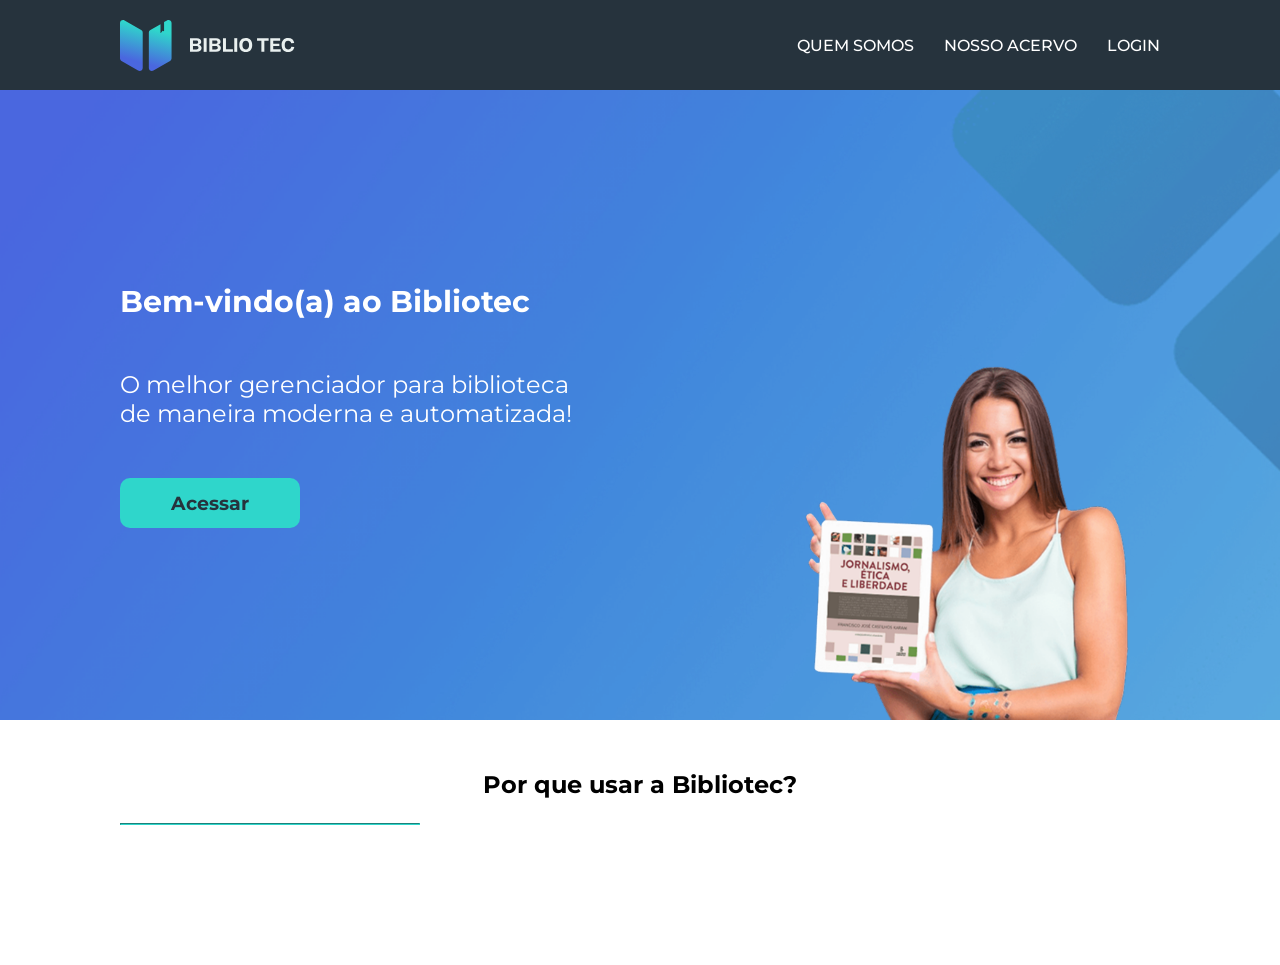
==== Home/index.html @ 3d9d0eff "Adicionado arquivos do Website" ====
<!DOCTYPE html>
<html lang="pt-BR">

<head>
    <meta charset="UTF-8">
    <meta name="viewport" content="width=device-width, initial-scale=1.0">
    <title>Bibliotec - Gestão de Bibliotecas</title>
    <link rel="stylesheet" href="../styles/global.css">
    <link rel="stylesheet" href="style.css">
    <link rel="shortcut icon" href="../imgs/Icone - Bibliotec.png" type="image/x-icon">


</head>

<body>
    <header>
        <a href="#">
            <img src="../imgs/Logo Horizontal - branca.svg" alt="">
        </a>
        <nav>
            <a href="#">quem somos</a>
            <a href="#">nosso acervo</a>
            <a href="#">login</a>
        </nav>
    </header>

    <main>

        <div class="hero">
            <span class="hero-text">
                <h1>Bem-vindo(a) ao Bibliotec</h1>
                <p>O melhor gerenciador para biblioteca de maneira moderna e automatizada!</p>
                <a href="#">Acessar</a>
            </span>
            <img src="../imgs/img-mulher.png" alt="img-mulher">
        </div>

        <section class="secao">
            <h1>Por que usar a Bibliotec?</h1>
            <hr class="linha-horizontal">

            <section class="cards">
                <article class="card">
                    
                </article>
            </section>
        </section>

    </main>


</body>

</html>
---- styles/global.css ----
@import url('https://fonts.googleapis.com/css2?family=Montserrat:ital,wght@0,100..900;1,100..900&display=swap');

:root {
    --azul-escuro: #26333D;
    --cor-destaque: #2fd6cb;
}

* {
    box-sizing: border-box;
    margin: 0;
    padding: 0;
}

body {
    font-family: "Montserrat", sans-serif;
}
---- Home/style.css ----
body {
    font-family: "Montserrat", sans-serif;
}

header {
    background-color: var(--azul-escuro);
    display: flex;
    justify-content: space-between;
    padding: 0 120px;
    height: 10vh;
    align-items: center;
}

header a {
    display: flex;
    gap: 30px;
    text-transform: uppercase;
    font-weight: 500;
    font-size: 1em;
    text-decoration: none;
    color: white;
}

header nav {
    display: flex;
    justify-content: space-between;
    gap: 30px;
}

/* Hero */

.hero {
    height: 70vh;
    padding: 0 120px;
    display: flex;
    justify-content: space-between;
    background-image: url(../imgs/banner-principal-home.png);
    background-size: cover;
    
    align-items: center;
}

.hero p {
    color: white;
    font-family: "Montserrat", sans-serif;
    font-size: 1.5em;
    font-weight: 400;
}

.hero a {
    height: 50px;
    width: 180px;
    background-color: var(--cor-destaque);
    background-repeat: no-repeat;
    border: none;
    border-radius: 10px;
    font-size: 1.2em;
    text-align: center;
    align-content: center;
    text-decoration: none;
    color: var(--azul-escuro);
    font-weight: 700;
}

.hero h1 {
    color: white;
    font-size: 30px;
    font-weight: 700;
}


.hero-text {
    height: 100%;
    display: flex;
    flex-direction: column;
    gap: 50px;
    max-width: 30em;
    justify-content: center;
}

.hero img {
    align-self: last baseline;
    width: 35%;
}

/* Seção 2 - Por que usar Bibliotec */

.secao {
    padding: 50px 120px;
    align-content: center;
}

.secao h1 {
    text-align: center;
    margin-bottom: 1em;
}

.linha-horizontal {
    height: 1px;
    width: 300px;
    border-color: var(--cor-destaque);
}

.card {
    height: 10vh;
}
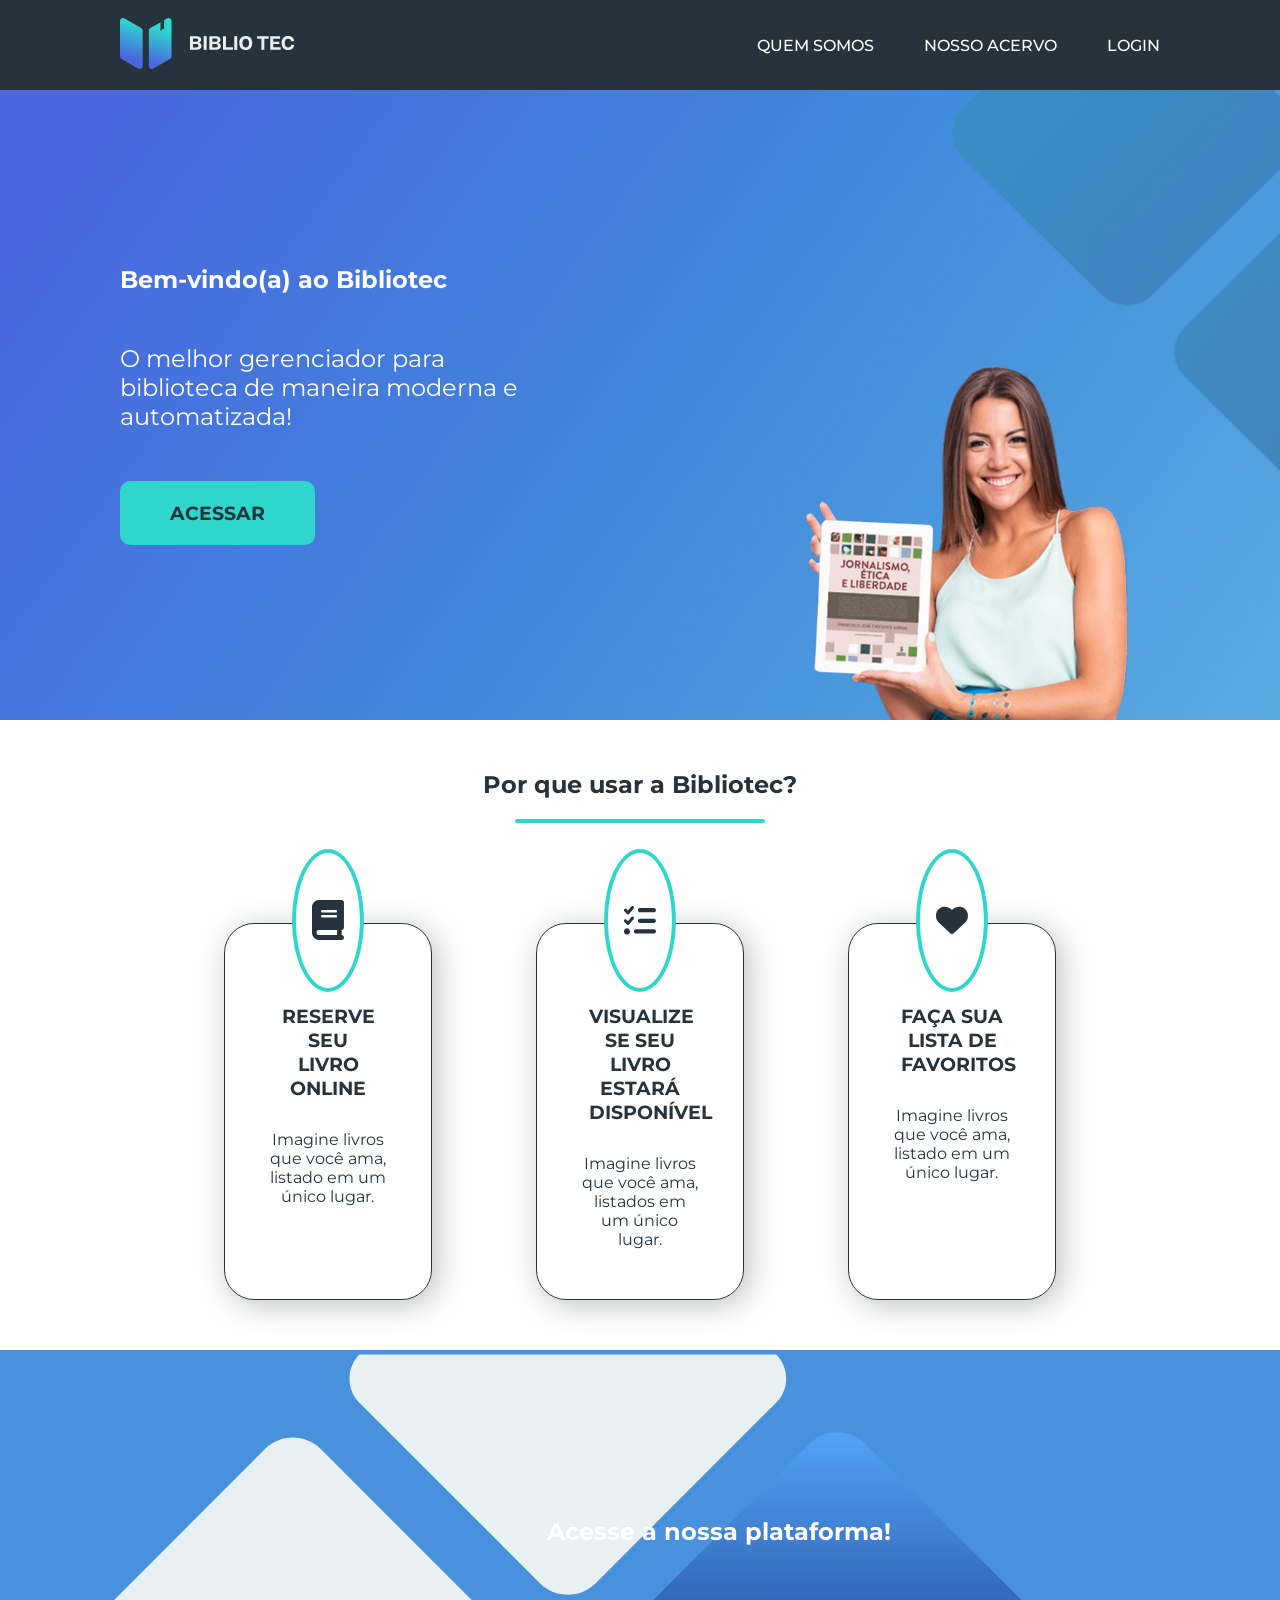
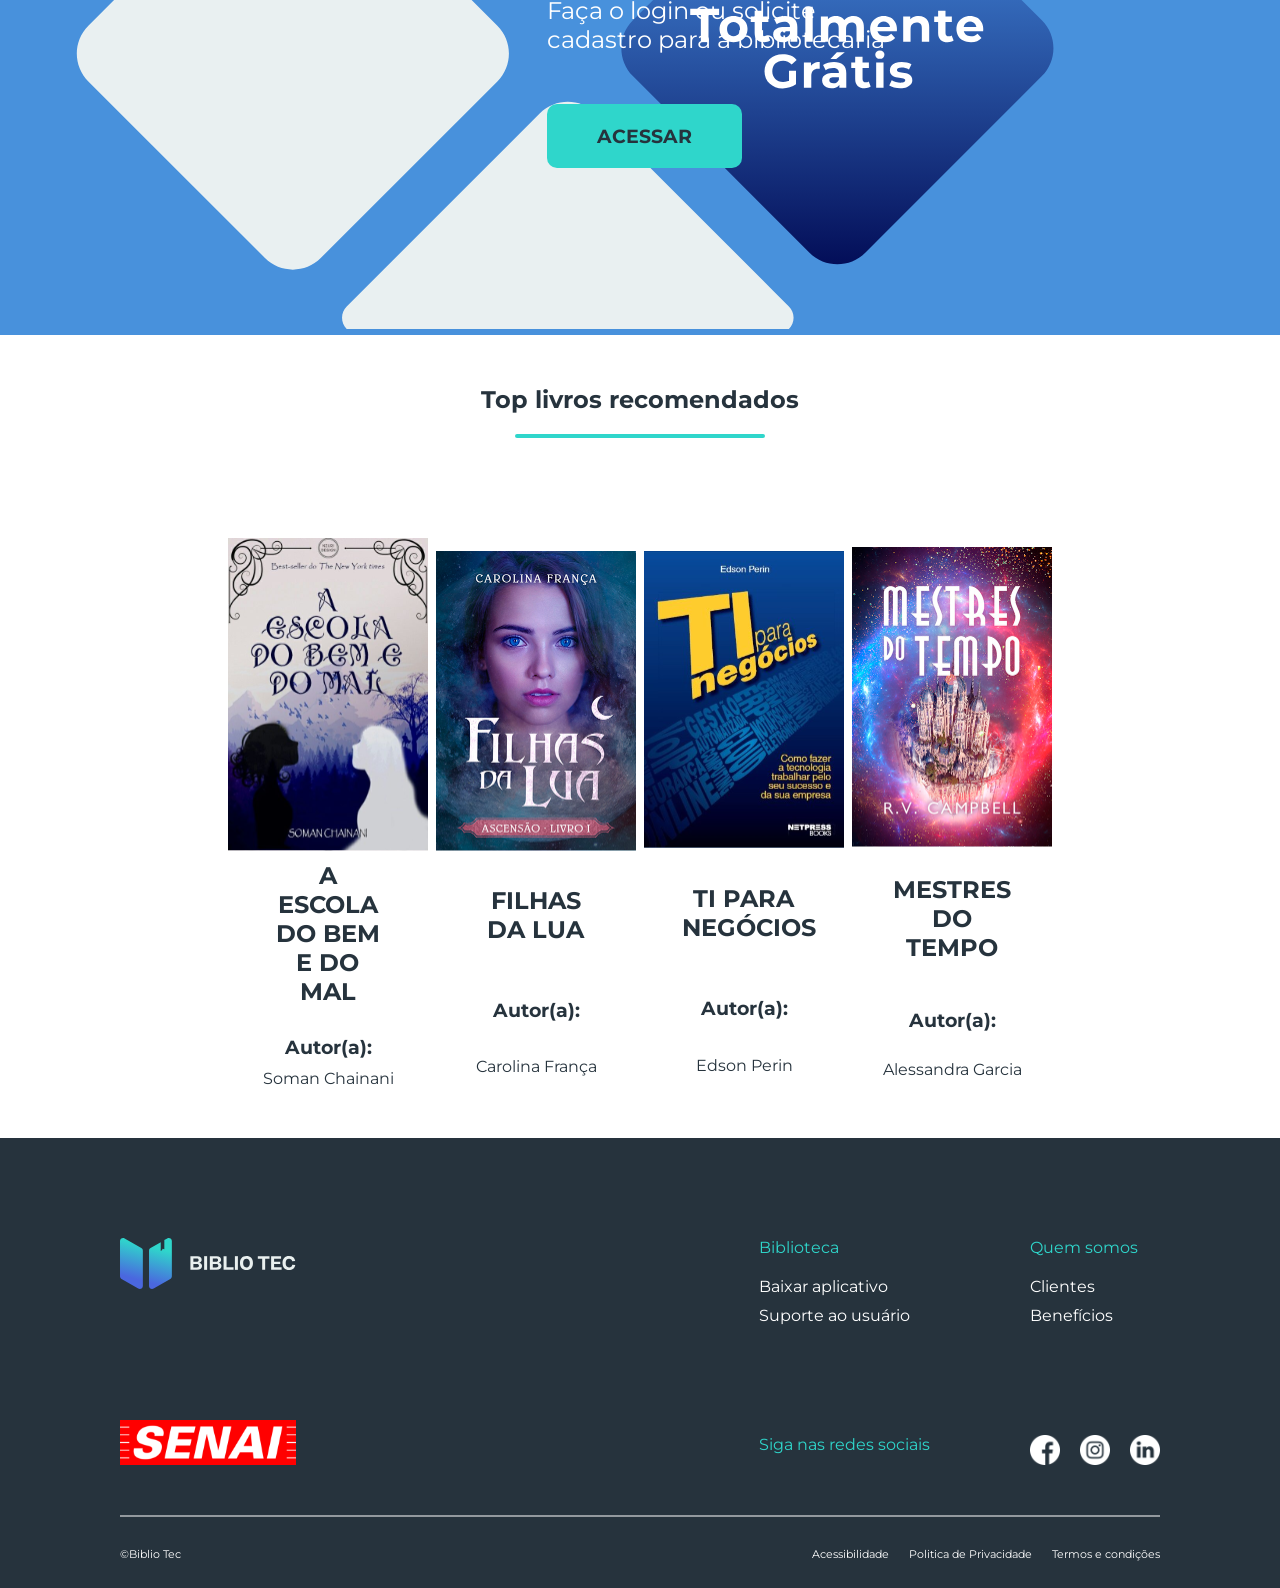
==== commit 54d99053: "Home finalizada" ====
--- a/Home/index.html
+++ b/Home/index.html
@@ -1,54 +1,160 @@
 <!DOCTYPE html>
-<html lang="pt-BR">
+<html lang="pt-br">
 
 <head>
     <meta charset="UTF-8">
     <meta name="viewport" content="width=device-width, initial-scale=1.0">
     <title>Bibliotec - Gestão de Bibliotecas</title>
+    <link rel="stylesheet" href="home.css">
     <link rel="stylesheet" href="../styles/global.css">
-    <link rel="stylesheet" href="style.css">
     <link rel="shortcut icon" href="../imgs/Icone - Bibliotec.png" type="image/x-icon">
-
-
 </head>
 
 <body>
-    <header>
+    <header class="cabecalho">
         <a href="#">
-            <img src="../imgs/Logo Horizontal - branca.svg" alt="">
+            <img src="../imgs/Logo Horizontal - branca.svg" alt="Logo do sistema Bibliotec">
         </a>
-        <nav>
-            <a href="#">quem somos</a>
-            <a href="#">nosso acervo</a>
-            <a href="#">login</a>
+
+        <nav class="navegacao">
+            <a href="#quem-somos">Quem somos</a>
+            <a href="#acervo">Nosso acervo</a>
+            <a href="#acesso">Login</a>
         </nav>
     </header>
 
     <main>
+        <section class="banner-principal">
 
-        <div class="hero">
-            <span class="hero-text">
+            <div class="texto-banner">
                 <h1>Bem-vindo(a) ao Bibliotec</h1>
                 <p>O melhor gerenciador para biblioteca de maneira moderna e automatizada!</p>
-                <a href="#">Acessar</a>
-            </span>
-            <img src="../imgs/img-mulher.png" alt="img-mulher">
-        </div>
+                <a href="" class="botao">Acessar</a>
+            </div>
 
-        <section class="secao">
-            <h1>Por que usar a Bibliotec?</h1>
-            <hr class="linha-horizontal">
+            <img src="../imgs/img-mulher.png" alt="Imagem de uma mulher segurando uma revista.">
+        </section>
 
-            <section class="cards">
-                <article class="card">
-                    
+        <section class="beneficios" id="quem-somos">
+            <div class="titulo-secao">
+                <h2>Por que usar a Bibliotec?</h2>
+                <span></span>
+            </div>
+
+            <div class="beneficios-lista">
+                <article class="beneficio">
+                    <div class="beneficio-icone">
+                        <img src="../imgs/icone-livro-home.svg" alt="icone-livro-home">
+                    </div>
+                    <h3>Reserve seu livro online</h3>
+                    <p>Imagine livros que você ama, listado em um único lugar.</p>
                 </article>
-            </section>
+
+                <article class="beneficio">
+                    <div class="beneficio-icone">
+                        <img src="../imgs/icone-lista-home.svg" alt="icone-lista-home">
+                    </div>
+                    <h3>Visualize se seu livro estará disponível</h3>
+                    <p>Imagine livros que você ama, listados em um único lugar.</p>
+                </article>
+
+                <article class="beneficio">
+                    <div class="beneficio-icone">
+                        <img src="../imgs/icone-coracao-home.svg" alt="icone-coracao-home">
+                    </div>
+                    <h3>Faça sua lista de favoritos</h3>
+                    <p>Imagine livros que você ama, listado em um único lugar.</p>
+                </article>
+            </div>
+        </section>
+
+        <section class="banner-meio" id="acesso">
+            <div class="texto-banner">
+                <h2>Acesse a nossa plataforma!</h2>
+                <p>Faça o login ou solicite cadastro para a bibliotecaria</p>
+                <a href="#" class="botao">Acessar</a>
+            </div>
+        </section>
+
+        <section class="top-livros" id="acervo">
+            <div class="titulo-secao">
+                <h2>Top livros recomendados</h2>
+                <span></span>
+            </div>
+
+            <div class="cards-livros">
+
+                <article class="card-livro">
+                    <img src="../imgs/livro-aescoladobememal.svg" alt="livro-aescoladobememal">
+                    <h2>A escola do bem e do mal</h2>
+                    <h3>Autor(a):</h3>
+                    <p>Soman Chainani</p>
+                </article>
+
+                <article class="card-livro">
+                    <img src="../imgs/livro-filhasdalua.svg" alt="livro-filhasdalua">
+                    <h2>Filhas da lua</h2>
+                    <h3>Autor(a):</h3>
+                    <p>Carolina França</p>
+                </article>
+
+                <article class="card-livro">
+                    <img src="../imgs/livro-ti.svg" alt="livro-ti">
+                    <h2>ti para negócios</h2>
+                    <h3>Autor(a):</h3>
+                    <p>Edson Perin</p>
+                </article>
+
+                <article class="card-livro">
+                    <img src="../imgs/livro-mestredotempo.svg" alt="livro-mestredotempo">
+                    <h2>Mestres do tempo</h2>
+                    <h3>Autor(a):</h3>
+                    <p>Alessandra Garcia</p>
+                </article>
+            </div>
         </section>
 
     </main>
 
+    <footer>
+        <section class="main">
+            <div class="logos-footer">
+                <img src="../imgs/Logo Horizontal - branca.svg" alt="logo Horizontal">
+                <img src="../imgs/SENAI_São_Paulo_logo 1.svg" alt="SENAI_São_Paulo_logo">
+            </div>
+            <div class="grid-footer">
+                <nav class="nav-footer">
+                    <p>Biblioteca</p>
+                    <a href="#">Baixar aplicativo</a>
+                    <a href="#">Suporte ao usuário</a>
+                </nav>
+                <nav class="nav-footer">
+                    <p>Quem somos</p>
+                    <a href="#">Clientes</a>
+                    <a href="#">Benefícios</a>
+                </nav>
+                <section class="redes">
+                    <p>Siga nas redes sociais</p>
+                </section>
+                <nav class="redes-logos">
+                    <img src="../imgs/icone-facebook.svg" alt="icone-facebook">
+                    <img src="../imgs/icone-instagram.svg" alt="icone-instagram">
+                    <img src="../imgs/icone-linkedin.svg" alt="icone-linkedin">
+                </nav>
+            </div>
+        </section>
 
+        <span class="linha"></span>
+
+        <div class="ultimo">
+            <p>©Biblio Tec</p>
+            <nav class="ultimos">
+                <a href="#">Acessibilidade</a>
+                <a href="#">Politica de Privacidade</a>
+                <a href="#">Termos e condições</a>
+            </nav>
+        </div>
+    </footer>
 </body>
 
 </html>
--- a/Home/home.css
+++ b/Home/home.css
@@ -0,0 +1,302 @@
+
+/* CABEÇALHO */
+
+a {
+    color: var(--branco);
+    text-decoration: none; /* tira o sublinhado do link */
+}
+
+.cabecalho {
+    background-color: var(--azul-escuro);
+
+    display: flex;
+    /* flex-direction: row; */
+
+    /* alinha no sentido do flex */
+    justify-content: space-between;
+
+    /* alinha no sentido contrário do flex */
+    align-items: center;
+
+    padding: 0 120px;
+
+    height: 10vh; /* 10% da visualização vertical do dispositivo */
+}
+
+.navegacao {
+    display: flex;
+    align-items: center;
+
+    gap: 50px;
+}
+
+.navegacao a {
+    text-transform: uppercase;
+    font-size: 1em; /* equivale a 16px */  
+    font-weight: 500;
+}
+
+/* Conteúdo principal */
+
+/* Primeiro banner */
+.banner-principal {
+    color: var(--branco);
+
+    height: 70vh;
+
+    background-image: url(../imgs/banner-principal-home.png);
+    background-size: cover;
+
+    /* overflow: hidden;  evita que os elementos transbordem */
+
+    display: flex;
+    align-items: center;
+    justify-content: space-between;
+
+    padding: 0 120px;
+}
+
+.texto-banner {
+    height: 100%;
+
+    display: flex;
+    flex-direction: column;
+
+    align-items: flex-start;
+    justify-content: center;
+
+    gap: 50px;
+}
+
+.texto-banner p {
+    font-size: 1.5em;
+    width: 60%;
+}
+
+.botao {
+    padding: 20px 50px;
+
+    border-radius: 10px;
+
+    background-color: var(--cor-destaque);
+    color: var(--azul-escuro);
+
+    font-size: 1.2em;
+    font-weight: 700;
+
+    transition: 500ms;
+
+    text-transform: uppercase;
+}
+
+.banner-principal img {
+    align-self: flex-end;
+    width: 35%;
+}
+
+.botao:hover {
+    transition: 500ms;
+    background-color: var(--azul-escuro);
+    color: var(--cor-destaque);
+    cursor: pointer;
+    scale: 1.05;
+}
+
+.botao:active {
+    transition: 100ms;
+    scale: 0.95;
+}
+
+/* Titulo das secoes */
+
+.titulo-secao {
+    display: flex;
+    flex-direction: column;
+    align-items: center;
+}
+
+.titulo-secao h2 {
+    font-size: 1.5em;
+    margin-bottom: 20px;
+}
+
+.titulo-secao span {
+    border: 2px solid var(--cor-destaque);
+    width: 250px;
+    border-radius: 100px;
+    margin-bottom: 100px;
+}
+
+/* Secao beneficios */
+
+.beneficios {
+    padding: 50px 120px;
+
+}
+
+.beneficios-lista {
+    display: grid;
+    grid-template-columns: repeat(3, 20%);
+    gap: 10%;
+    justify-content: center;
+}
+
+.beneficio {
+    display: flex;
+    flex-direction: column;
+
+    border: 1px solid var(--azul-escuro);
+    border-radius: 30px;
+    padding: 80px 30px 50px;
+    text-align: center;
+    box-shadow: 5px 5px 30px rgba(0, 0, 0, 0.25);
+    position: relative;
+}
+
+.beneficio h3 {
+    font-size: 1.2em;
+    text-transform: uppercase;
+    margin-bottom: 30px;
+    width: 70%;
+    align-self: center;
+}
+
+.beneficio p {
+    font-size: 1em;
+    width: 80%;
+    align-self: center;
+}
+
+.beneficio-icone img {
+    width: 50%;
+}
+
+.beneficio-icone {
+
+    border: 4px solid var(--cor-destaque);
+    background-color: white;
+    border-radius: 50%;
+    width: 35%;
+    height: 38%;
+
+    position: absolute;
+    top: -20%;
+    left: 50%;
+    transform: translateX(-50%);
+    display: grid;
+    place-items: center;
+    
+}
+
+/* Banner meio */
+
+.banner-meio {
+    padding: 0 120px;
+    background-image: url(../imgs/Banner\ centro.svg);
+    display: flex;
+    justify-content: flex-end;
+    color: white;
+    height: 65vh;
+    background-repeat: no-repeat;
+    background-size: cover;
+}
+
+/* Top livros */
+
+.card-livro {
+    display: grid;
+    place-items: center;
+}
+
+.card-livro h2 {
+    text-transform: uppercase;
+    width: 60%;
+    text-align: center;
+    margin: 10px 0 20px;
+}
+
+.card-livro h3 {
+    margin: 10px;
+}
+
+.top-livros {
+    padding: 50px 120px;
+}
+
+.cards-livros {
+    display: grid;
+    grid-template-columns: repeat(4, 20%);
+    align-content: center;
+    justify-content: center;
+}
+
+/* Footer */
+
+footer {
+    background-color: var(--azul-escuro);
+    height: 50vh;
+    padding: 50px 120px 20px;
+}
+
+.nav-footer {
+    display: flex;
+    flex-direction: column;
+}
+
+.nav-footer p {
+    color: var(--cor-destaque);
+    margin-bottom: 20px;
+}
+
+.nav-footer a {
+    margin-bottom: 10px;
+}
+
+footer .main {
+    display: flex;
+    justify-content: space-between;
+    padding: 50px 0;
+}
+
+.grid-footer {
+    display: grid;
+    gap: 100px;
+}
+
+.logos-footer {
+    display: flex;
+    flex-direction: column;
+    justify-content: space-between;
+}
+
+.redes-logos {
+    display: flex;
+    gap: 20px;
+    grid-area: logos;
+}
+
+.redes p {
+    color: var(--cor-destaque);
+}
+
+footer .linha {
+    display: flex;
+    border: 1px solid rgba(255, 255, 255, 0.5);
+    width: 100%;
+    margin-bottom: 30px;
+    
+}
+
+.ultimo {
+    display: flex;
+    justify-content: space-between;
+    color: white;
+    font-size: 0.7em;
+    font-weight: 400;
+}
+
+.ultimos {
+    display: flex;
+    justify-content: space-between;
+    gap: 20px;
+}
--- a/styles/global.css
+++ b/styles/global.css
@@ -1,9 +1,4 @@
 @import url('https://fonts.googleapis.com/css2?family=Montserrat:ital,wght@0,100..900;1,100..900&display=swap');
-
-:root {
-    --azul-escuro: #26333D;
-    --cor-destaque: #2fd6cb;
-}
 
 * {
     box-sizing: border-box;
@@ -11,6 +6,19 @@
     padding: 0;
 }
 
+:root {
+    --azul-escuro: #26333D;
+    --texto: #26333D;
+    --branco: #FFFFFF;
+    --cor-destaque: #2FD6CB;
+}
+
 body {
     font-family: "Montserrat", sans-serif;
+    background-color: var(--branco);
+    color: var(--texto);
 }
+
+html {
+    scroll-behavior: smooth;
+}
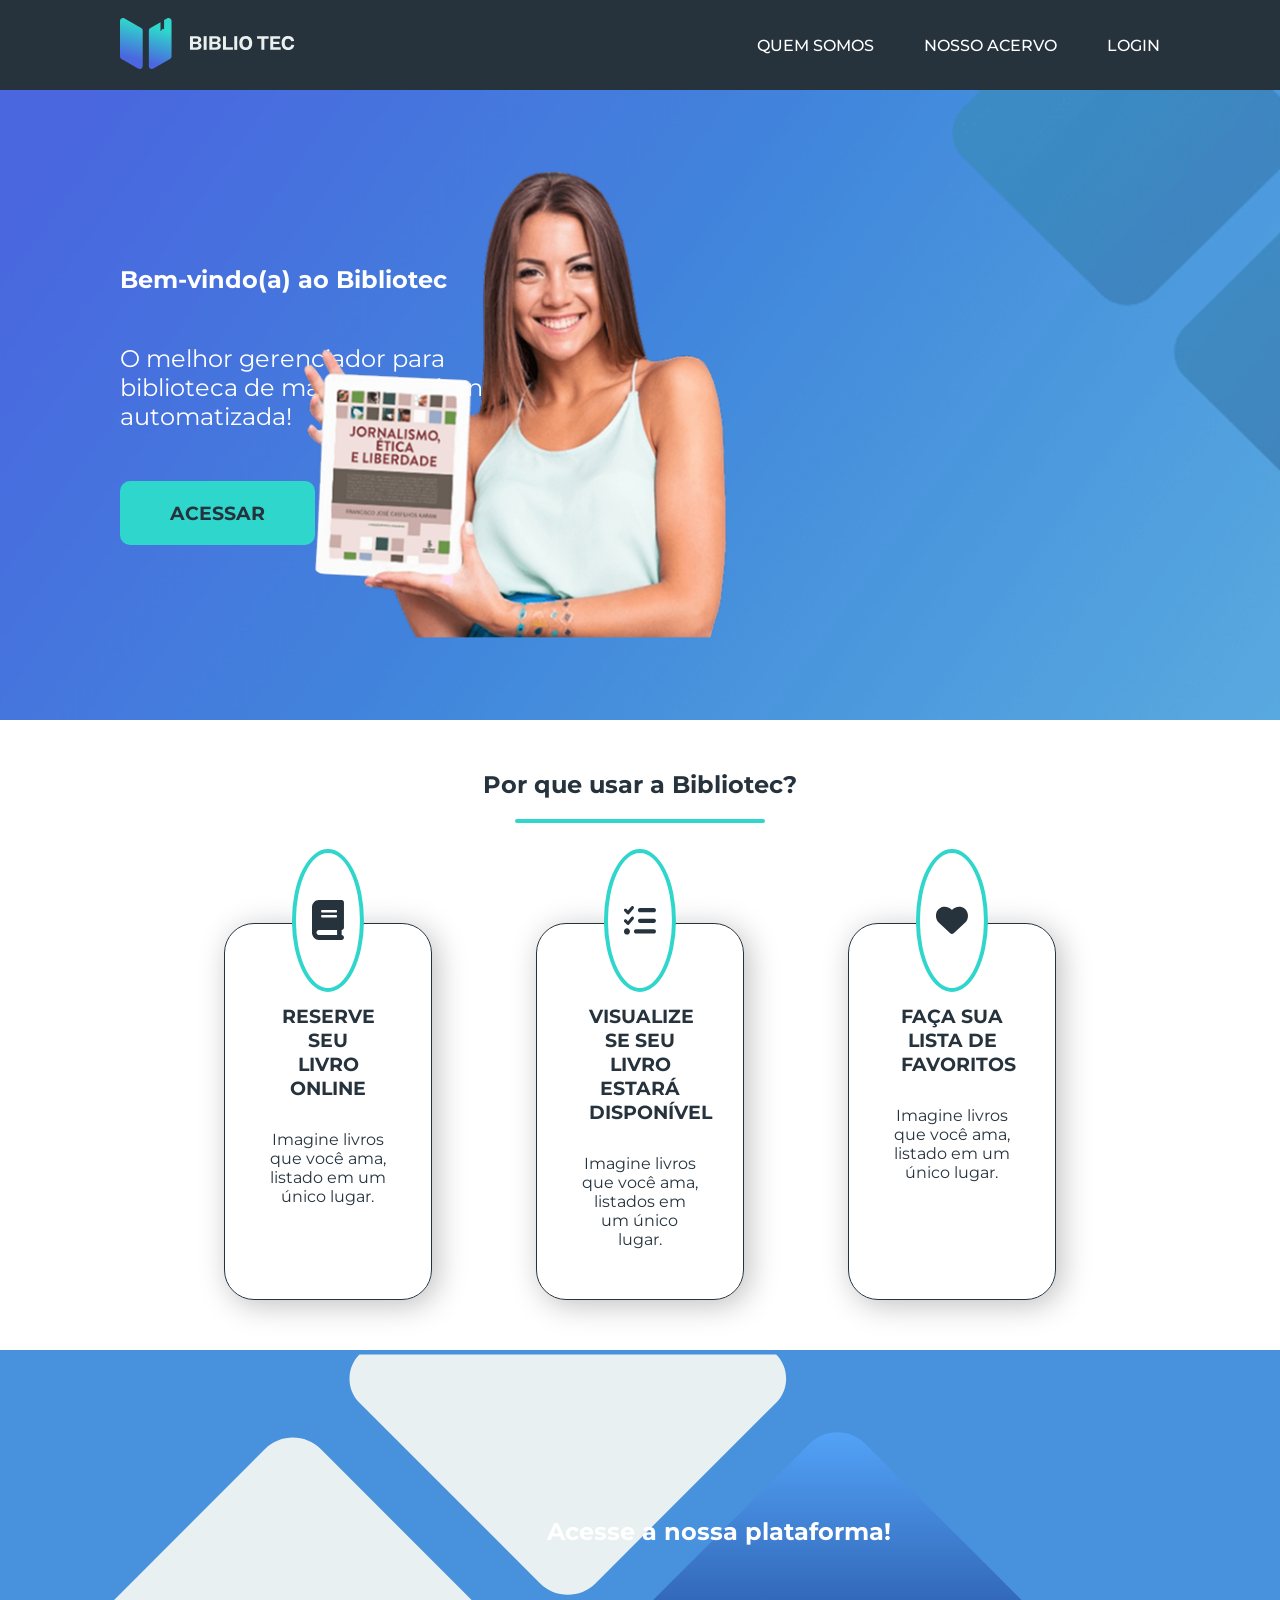
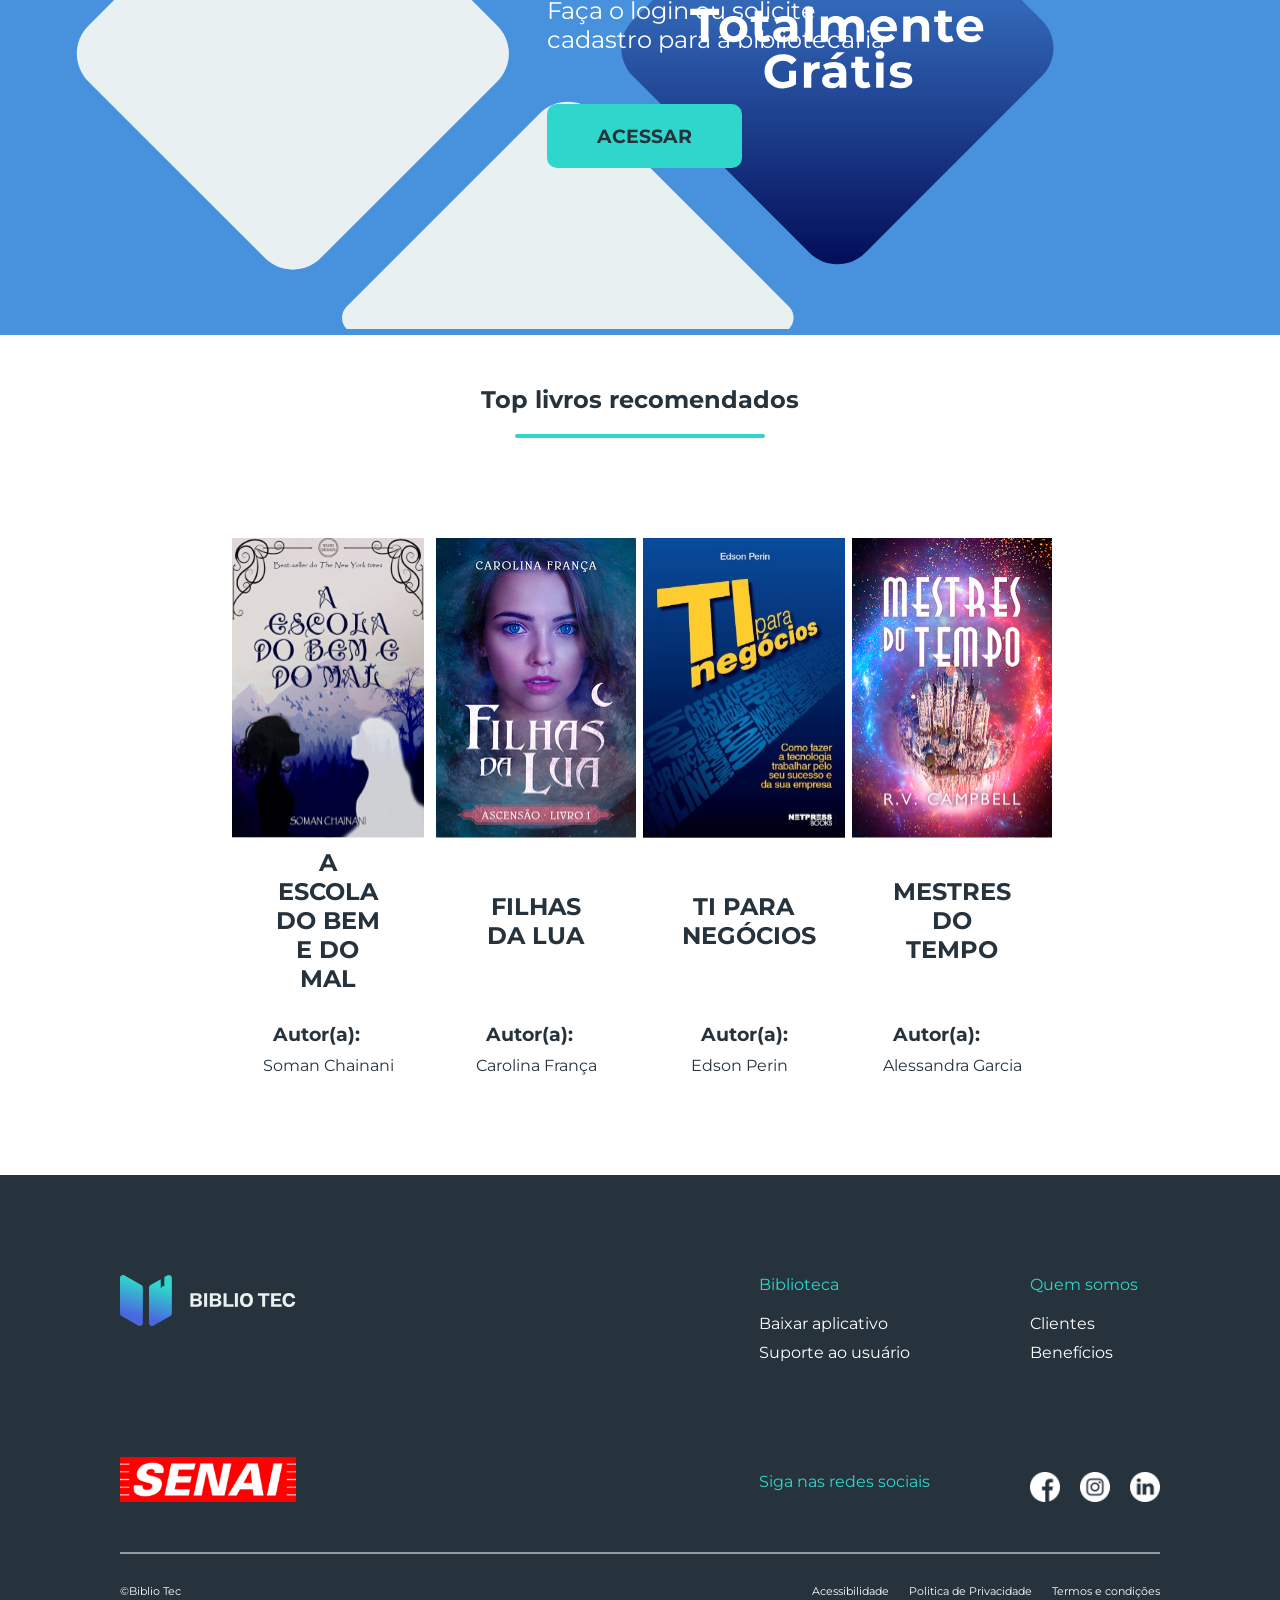
==== commit 3fc3e8d2: "Luigi" ====
--- a/Home/index.html
+++ b/Home/index.html
@@ -11,15 +11,17 @@
 </head>
 
 <body>
+
+
     <header class="cabecalho">
         <a href="#">
             <img src="../imgs/Logo Horizontal - branca.svg" alt="Logo do sistema Bibliotec">
         </a>
 
         <nav class="navegacao">
-            <a href="#quem-somos">Quem somos</a>
-            <a href="#acervo">Nosso acervo</a>
-            <a href="#acesso">Login</a>
+            <a href="#quem-somos" class="effect-underline">Quem somos</a>
+            <a href="#acervo" class="effect-underline">Nosso acervo</a>
+            <a href="#acesso" class="effect-underline">Login</a>
         </nav>
     </header>
 
@@ -32,7 +34,9 @@
                 <a href="" class="botao">Acessar</a>
             </div>
 
-            <img src="../imgs/img-mulher.png" alt="Imagem de uma mulher segurando uma revista.">
+            <div class="flag-container">
+                <img src="../imgs/img-mulher.png" alt="Bandeira" class="flag">
+            </div>
         </section>
 
         <section class="beneficios" id="quem-somos">
@@ -87,36 +91,44 @@
                 <article class="card-livro">
                     <img src="../imgs/livro-aescoladobememal.svg" alt="livro-aescoladobememal">
                     <h2>A escola do bem e do mal</h2>
-                    <h3>Autor(a):</h3>
-                    <p>Soman Chainani</p>
+                    <div>
+                        <h3>Autor(a):</h3>
+                        <p>Soman Chainani</p>
+                    </div>
                 </article>
 
                 <article class="card-livro">
                     <img src="../imgs/livro-filhasdalua.svg" alt="livro-filhasdalua">
                     <h2>Filhas da lua</h2>
-                    <h3>Autor(a):</h3>
-                    <p>Carolina França</p>
+                    <div>
+                        <h3>Autor(a):</h3>
+                        <p>Carolina França</p>
+                    </div>
                 </article>
 
                 <article class="card-livro">
                     <img src="../imgs/livro-ti.svg" alt="livro-ti">
                     <h2>ti para negócios</h2>
-                    <h3>Autor(a):</h3>
-                    <p>Edson Perin</p>
+                    <div>
+                        <h3>Autor(a):</h3>
+                        <p>Edson Perin</p>
+                    </div>
                 </article>
 
                 <article class="card-livro">
                     <img src="../imgs/livro-mestredotempo.svg" alt="livro-mestredotempo">
                     <h2>Mestres do tempo</h2>
-                    <h3>Autor(a):</h3>
-                    <p>Alessandra Garcia</p>
+                    <div>
+                        <h3>Autor(a):</h3>
+                        <p>Alessandra Garcia</p>
+                    </div>
                 </article>
             </div>
         </section>
 
     </main>
+    <footer>
 
-    <footer>
         <section class="main">
             <div class="logos-footer">
                 <img src="../imgs/Logo Horizontal - branca.svg" alt="logo Horizontal">
@@ -133,9 +145,7 @@
                     <a href="#">Clientes</a>
                     <a href="#">Benefícios</a>
                 </nav>
-                <section class="redes">
-                    <p>Siga nas redes sociais</p>
-                </section>
+                <p>Siga nas redes sociais</p>
                 <nav class="redes-logos">
                     <img src="../imgs/icone-facebook.svg" alt="icone-facebook">
                     <img src="../imgs/icone-instagram.svg" alt="icone-instagram">
--- a/Home/home.css
+++ b/Home/home.css
@@ -1,3 +1,33 @@
+.flag-container {
+    scale: 3.7;
+    perspective: 1000px; /* Cria o efeito 3D */
+    overflow: hidden; /* Oculta a parte da imagem que sai do contêiner */
+}
+
+.flag {
+
+    object-fit: cover; /* Ajusta a imagem ao contêiner mantendo a proporção */
+    animation: wave 4s ease-in-out infinite; /* Aplica a animação */
+}
+
+/* Definição da animação "wave" */
+@keyframes wave {
+    0% {
+        transform: rotateY(0deg) scale(1) translateY(0);
+    }
+    25% {
+        transform: rotateY(15deg) scale(0.9) translateY(-10px); /* Balanço para a esquerda e para cima */
+    }
+    50% {
+        transform: rotateY(0deg) scale(1) translateY(0); /* Ponto central */
+    }
+    75% {
+        transform: rotateY(-15deg) scale(1.1) translateY(10px); /* Balanço para a direita e para baixo */
+    }
+    100% {
+        transform: rotateY(0deg) scale(1) translateY(0);
+    }
+}
 
 /* CABEÇALHO */
 
@@ -34,6 +64,37 @@
     text-transform: uppercase;
     font-size: 1em; /* equivale a 16px */  
     font-weight: 500;
+    transition: 200ms;
+}
+
+.navegacao a:hover {
+    transition: 200ms;
+    scale: 1.05;
+}
+
+
+
+/*effect-underline*/
+a.effect-underline:after {
+  content: '';
+  position: absolute;
+  left: 0;
+  display: inline-block;
+  height: 1em;
+  width: 100%;
+  border-bottom: 1px solid;
+  margin-top: 10px;
+  opacity: 0;
+  -webkit-transition: opacity 0.35s, -webkit-transform 0.35s;
+  transition: opacity 0.35s, transform 0.35s;
+  -webkit-transform: scale(0,1);
+  transform: scale(0,1);
+}
+
+a.effect-underline:hover:after {
+  opacity: 1;
+  -webkit-transform: scale(1);
+  transform: scale(1);
 }
 
 /* Conteúdo principal */
@@ -204,8 +265,10 @@
 /* Top livros */
 
 .card-livro {
-    display: grid;
-    place-items: center;
+    display: flex;
+    flex-direction: column;
+    align-items: center;
+    justify-content: space-between;
 }
 
 .card-livro h2 {
@@ -219,14 +282,26 @@
     margin: 10px;
 }
 
+.card-livro img {
+    transition: 300ms;
+    height: 300px;
+}
+
+.card-livro img:hover {
+    scale: 1.05;
+    transition: 300ms;
+    transform: translateY(-10px);
+
+}
+
 .top-livros {
-    padding: 50px 120px;
+    padding: 50px 120px 100px;
 }
 
 .cards-livros {
     display: grid;
     grid-template-columns: repeat(4, 20%);
-    align-content: center;
+    grid-auto-columns: 20px;
     justify-content: center;
 }
 
@@ -252,7 +327,7 @@
     margin-bottom: 10px;
 }
 
-footer .main {
+.main {
     display: flex;
     justify-content: space-between;
     padding: 50px 0;
@@ -300,3 +375,7 @@
     justify-content: space-between;
     gap: 20px;
 }
+
+.main p {
+    color: var(--cor-destaque);
+}
--- a/styles/global.css
+++ b/styles/global.css
@@ -21,4 +21,58 @@
 
 html {
     scroll-behavior: smooth;
+}
+
+/* CABEÇALHO */
+
+a {
+    color: var(--branco);
+    text-decoration: none; /* tira o sublinhado do link */
+}
+
+.cabecalho {
+    background-color: var(--azul-escuro);
+
+    display: flex;
+    /* flex-direction: row; */
+
+    /* alinha no sentido do flex */
+    justify-content: space-between;
+
+    /* alinha no sentido contrário do flex */
+    align-items: center;
+
+    padding: 0 120px;
+
+    height: 10vh; /* 10% da visualização vertical do dispositivo */
+}
+
+.navegacao {
+    display: flex;
+    align-items: center;
+
+    gap: 50px;
+}
+
+.navegacao a {
+    text-transform: uppercase;
+    font-size: 1em; /* equivale a 16px */  
+    font-weight: 500;
+    transition: 200ms;
+}
+
+.navegacao a:hover {
+    transition: 200ms;
+    scale: 1.05;
+}
+
+/* Main */
+
+.login {
+    background-color: #E9F0EF;
+    display: flex;
+    align-items: center;
+    flex-direction: column;
+    border-radius: 30px;
+    padding: 50px;
 }
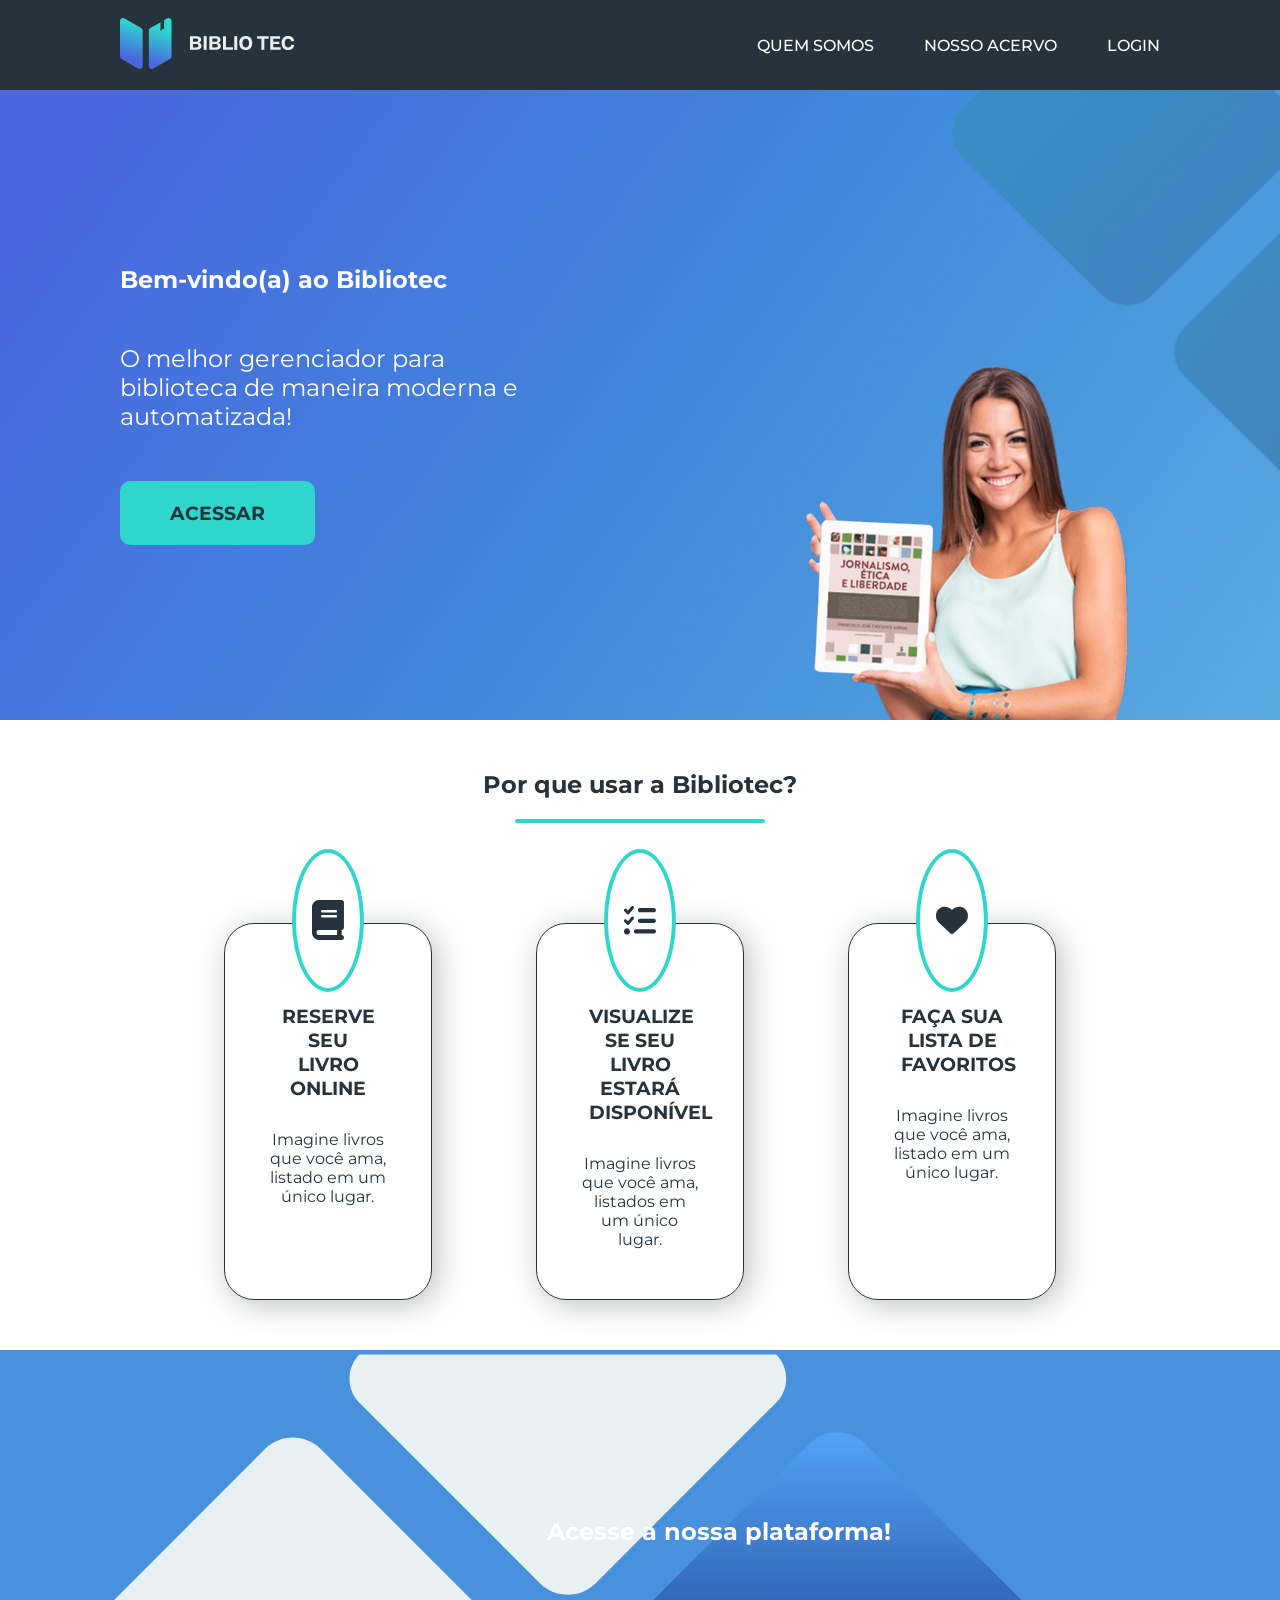
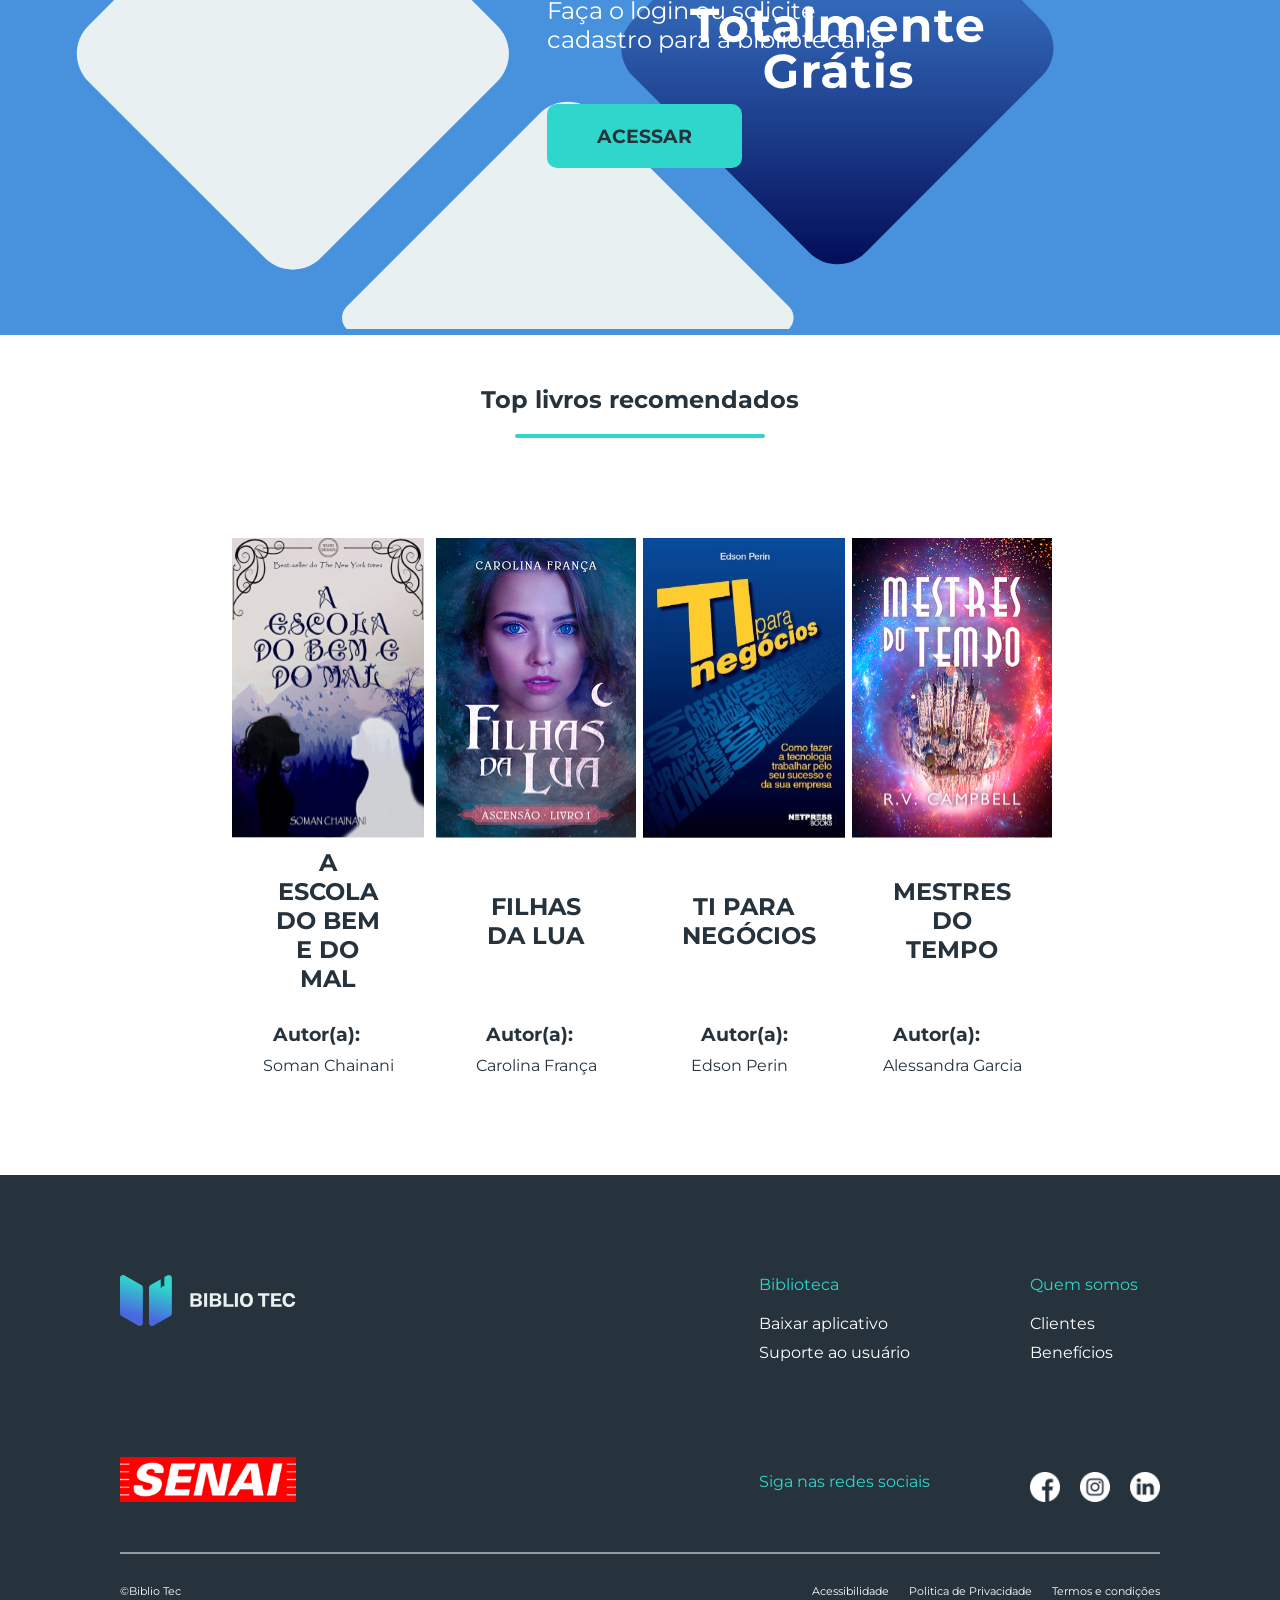
==== commit 0452b1d1: ":construction: build: Página de login em andamento" ====
--- a/Home/index.html
+++ b/Home/index.html
@@ -21,7 +21,7 @@
         <nav class="navegacao">
             <a href="#quem-somos" class="effect-underline">Quem somos</a>
             <a href="#acervo" class="effect-underline">Nosso acervo</a>
-            <a href="#acesso" class="effect-underline">Login</a>
+            <a href="../login/login.html" class="effect-underline">Login</a>
         </nav>
     </header>
 
@@ -31,12 +31,10 @@
             <div class="texto-banner">
                 <h1>Bem-vindo(a) ao Bibliotec</h1>
                 <p>O melhor gerenciador para biblioteca de maneira moderna e automatizada!</p>
-                <a href="" class="botao">Acessar</a>
+                <a href="../login/login.html" class="botao">Acessar</a>
             </div>
 
-            <div class="flag-container">
-                <img src="../imgs/img-mulher.png" alt="Bandeira" class="flag">
-            </div>
+            <img src="../imgs/img-mulher.png" alt="Bandeira" class="flag">
         </section>
 
         <section class="beneficios" id="quem-somos">
@@ -76,7 +74,7 @@
             <div class="texto-banner">
                 <h2>Acesse a nossa plataforma!</h2>
                 <p>Faça o login ou solicite cadastro para a bibliotecaria</p>
-                <a href="#" class="botao">Acessar</a>
+                <a href="../login/login.html" class="botao">Acessar</a>
             </div>
         </section>
 
--- a/styles/global.css
+++ b/styles/global.css
@@ -11,6 +11,7 @@
     --texto: #26333D;
     --branco: #FFFFFF;
     --cor-destaque: #2FD6CB;
+    --fundos : #E9F0EF;
 }
 
 body {
@@ -65,14 +66,3 @@
     transition: 200ms;
     scale: 1.05;
 }
-
-/* Main */
-
-.login {
-    background-color: #E9F0EF;
-    display: flex;
-    align-items: center;
-    flex-direction: column;
-    border-radius: 30px;
-    padding: 50px;
-}
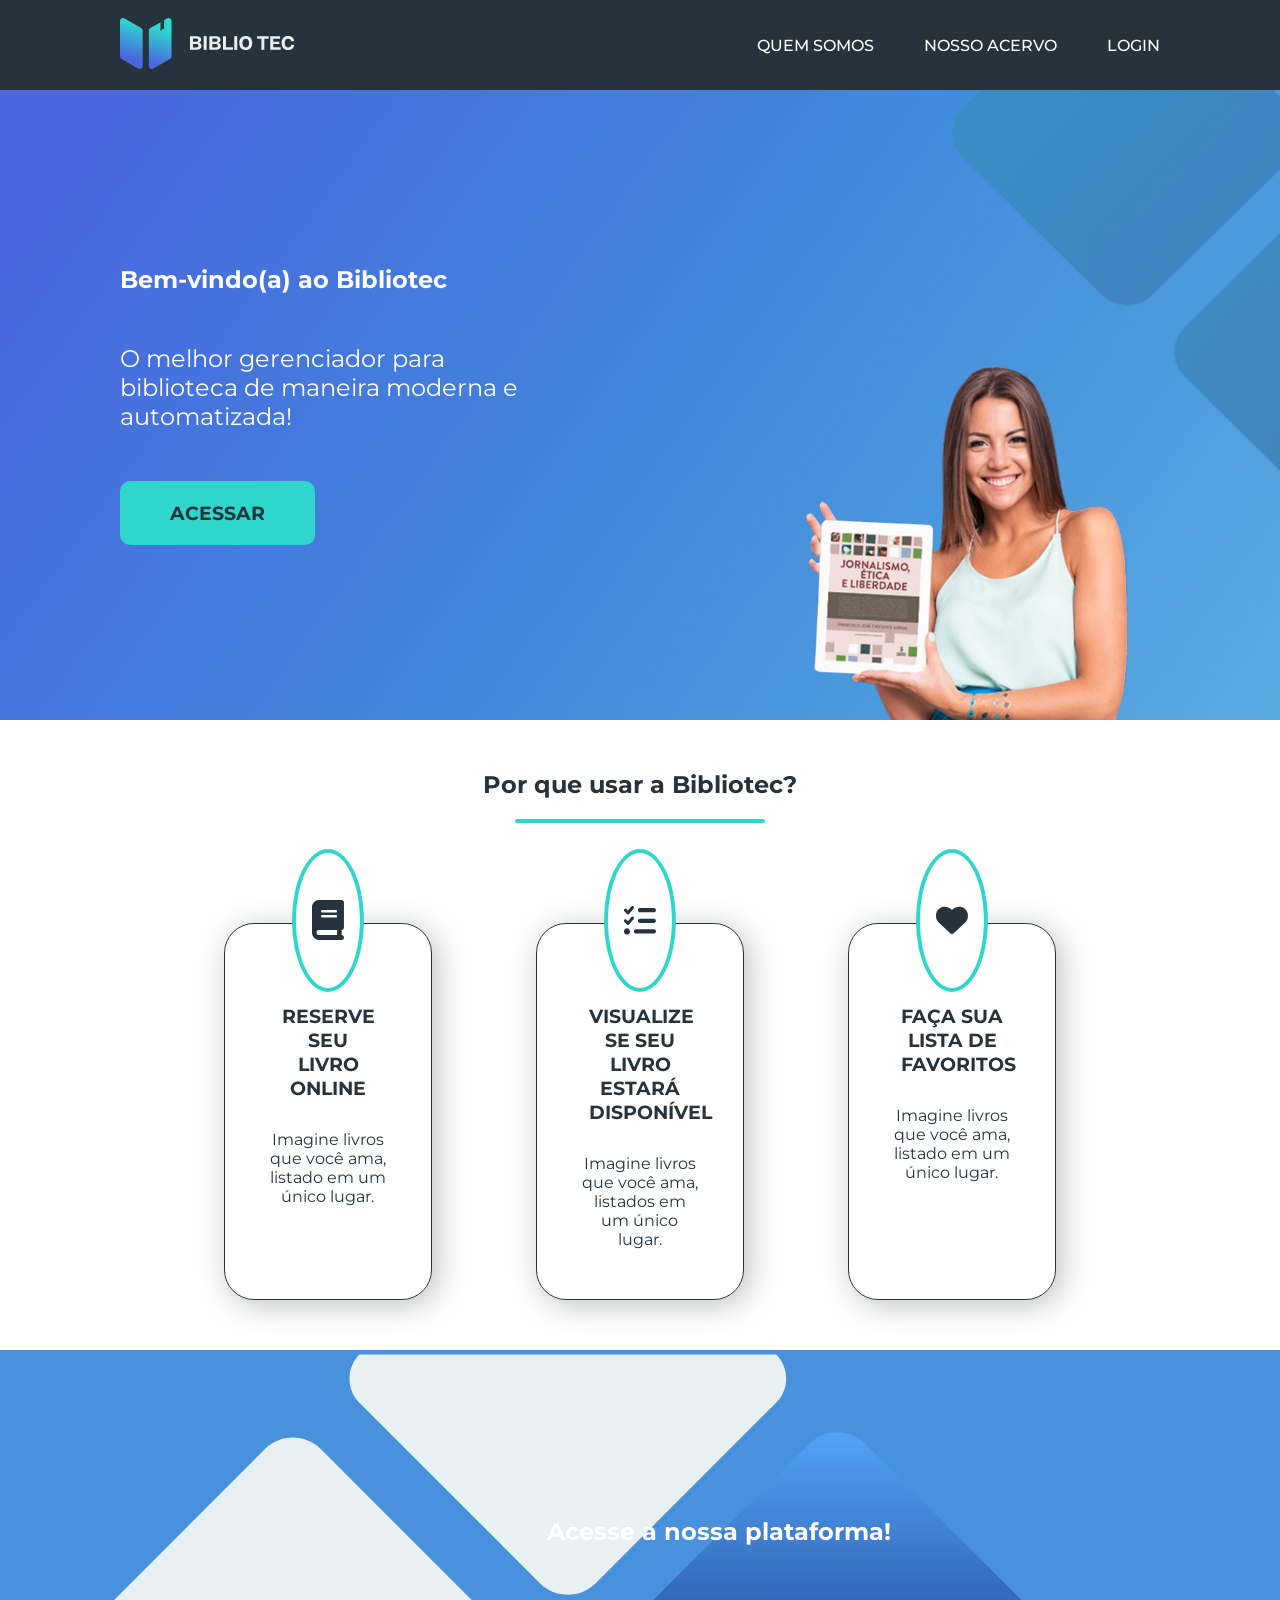
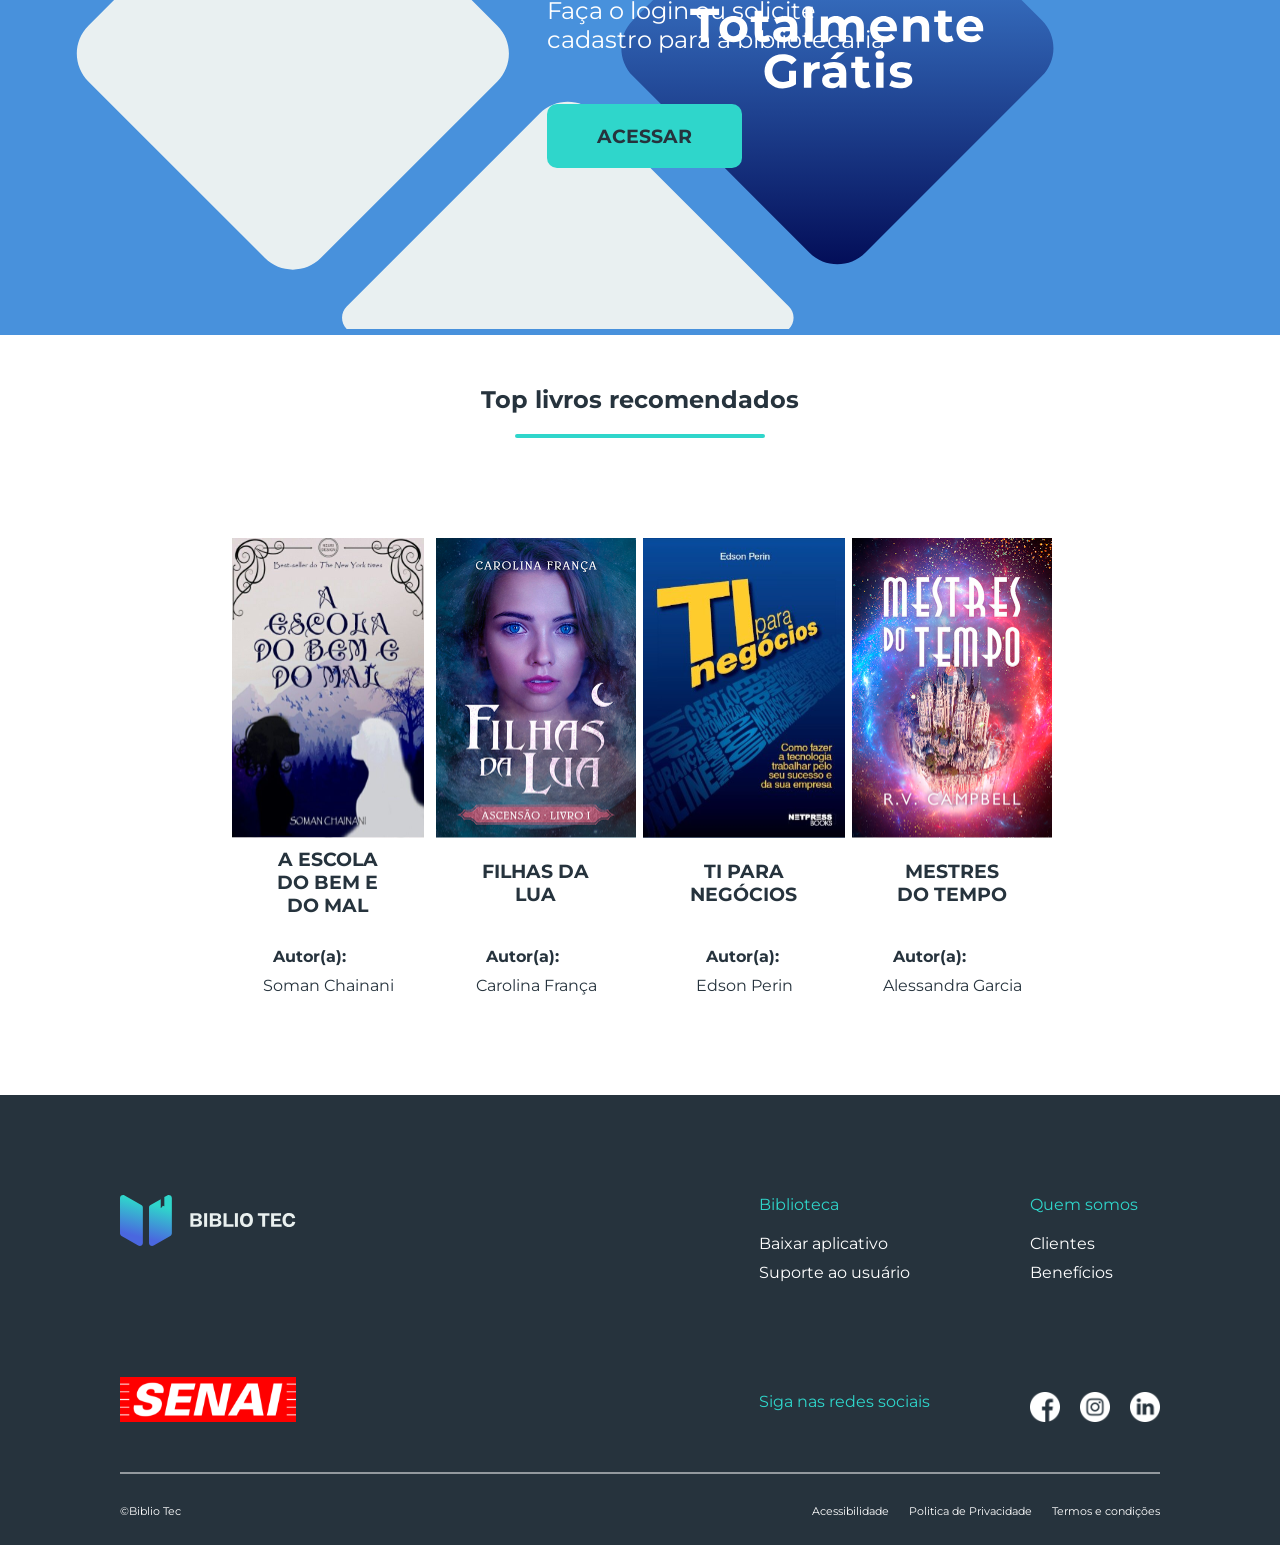
==== commit 09469f3e: "Desenvolvendo Responsividade da Bibliotec" ====
--- a/Home/index.html
+++ b/Home/index.html
@@ -5,9 +5,10 @@
     <meta charset="UTF-8">
     <meta name="viewport" content="width=device-width, initial-scale=1.0">
     <title>Bibliotec - Gestão de Bibliotecas</title>
+    <link rel="stylesheet" href="../styles/global.css">
     <link rel="stylesheet" href="home.css">
-    <link rel="stylesheet" href="../styles/global.css">
     <link rel="shortcut icon" href="../imgs/Icone - Bibliotec.png" type="image/x-icon">
+    <link rel="stylesheet" href="https://cdnjs.cloudflare.com/ajax/libs/font-awesome/6.5.1/css/all.min.css" />
 </head>
 
 <body>
@@ -23,7 +24,14 @@
             <a href="#acervo" class="effect-underline">Nosso acervo</a>
             <a href="../login/login.html" class="effect-underline">Login</a>
         </nav>
+
+        
+        <!-- Resp -->
+        <button type="button" class="botao-menu">
+            <i class="fa-solid fa-bars"></i>
+        </button>
     </header>
+
 
     <main>
         <section class="banner-principal">
@@ -88,36 +96,36 @@
 
                 <article class="card-livro">
                     <img src="../imgs/livro-aescoladobememal.svg" alt="livro-aescoladobememal">
-                    <h2>A escola do bem e do mal</h2>
+                    <h3>A escola do bem e do mal</h3>
                     <div>
-                        <h3>Autor(a):</h3>
+                        <h4>Autor(a):</h4>
                         <p>Soman Chainani</p>
                     </div>
                 </article>
 
                 <article class="card-livro">
                     <img src="../imgs/livro-filhasdalua.svg" alt="livro-filhasdalua">
-                    <h2>Filhas da lua</h2>
+                    <h3>Filhas da lua</h3>
                     <div>
-                        <h3>Autor(a):</h3>
+                        <h4>Autor(a):</h4>
                         <p>Carolina França</p>
                     </div>
                 </article>
 
                 <article class="card-livro">
                     <img src="../imgs/livro-ti.svg" alt="livro-ti">
-                    <h2>ti para negócios</h2>
+                    <h3>ti para negócios</h3>
                     <div>
-                        <h3>Autor(a):</h3>
+                        <h4>Autor(a):</h4>
                         <p>Edson Perin</p>
                     </div>
                 </article>
 
                 <article class="card-livro">
                     <img src="../imgs/livro-mestredotempo.svg" alt="livro-mestredotempo">
-                    <h2>Mestres do tempo</h2>
+                    <h3>Mestres do tempo</h3>
                     <div>
-                        <h3>Autor(a):</h3>
+                        <h4>Autor(a):</h4>
                         <p>Alessandra Garcia</p>
                     </div>
                 </article>
--- a/styles/global.css
+++ b/styles/global.css
@@ -12,6 +12,8 @@
     --branco: #FFFFFF;
     --cor-destaque: #2FD6CB;
     --fundos : #E9F0EF;
+    --textos-paginas : #535353;
+    --cor-bordas : #ccc;
 }
 
 body {
@@ -66,3 +68,169 @@
     transition: 200ms;
     scale: 1.05;
 }
+
+/*effect-underline*/
+a.effect-underline:after {
+  content: '';
+  position: absolute;
+  left: 0;
+  display: inline-block;
+  height: 1em;
+  width: 100%;
+  border-bottom: 1px solid;
+  margin-top: 10px;
+  opacity: 0;
+  -webkit-transition: opacity 0.35s, -webkit-transform 0.35s;
+  transition: opacity 0.35s, transform 0.35s;
+  -webkit-transform: scale(0,1);
+  transform: scale(0,1);
+}
+
+a.effect-underline:hover:after {
+  opacity: 1;
+  -webkit-transform: scale(1);
+  transform: scale(1);
+}
+
+
+                 /* ADM */
+
+
+.pagina-listagem {
+    display: grid;
+    grid-template-columns: auto 1fr;
+}
+
+
+/*  Menu Lateral  */
+
+.menu-lateral {
+    background-color: var(--azul-escuro);
+    height: 100vh;
+    border-radius: 0 30px 30px 0;
+    padding: 30px 50px;
+    display: flex;
+    flex-direction: column;
+    justify-content: space-between;
+}
+
+.topo-menu img {
+    margin: 10% 40% 30%;
+}
+
+.topo-menu {
+    display: flex;
+    flex-direction: column;
+    align-items: center;
+}
+
+.botao-voltar {
+    width: 40px;
+    height: 40px;
+    background: transparent;
+    border-radius: 50%;
+    border: 2px solid var(--cor-destaque);
+    color: white;
+    align-self: flex-end;
+    cursor: pointer;
+}
+
+.item-menu {
+    display: flex;
+    align-items: center;
+
+    gap: 20px;
+
+    font-size: 0.9em;
+    font-weight: 700;
+    text-transform: uppercase;
+    transition: 100ms;
+}
+
+.item-menu i {
+    width: 30px;
+    font-size: 1.5em;
+}
+
+.item-menu:hover {
+    scale: 1.05;
+    transition: 100ms;
+    color: var(--cor-destaque);
+    padding-bottom: 5px;
+    border-bottom: 4px solid var(--cor-destaque);
+}
+
+.menu-navegacao {
+    display: flex;
+    flex-direction: column;
+    gap: 30px;
+}
+
+.ativo {
+    padding-bottom: 10px;
+    border-bottom: 4px solid var(--cor-destaque);
+}
+
+.botao-sair {
+    display: flex;
+    justify-content: center;
+    align-items: center;
+    margin-top: auto;
+    gap: 20px;
+    font-weight: 700;
+    transition: 100ms;
+    text-transform: uppercase;
+}
+
+.botao-sair i {
+    font-size: 30px;
+}
+
+.botao-sair:hover {
+    color: var(--cor-destaque);
+    transition: 100ms;
+}
+
+/* CONTEUDO */
+
+.conteudo-listagem {
+    display: flex;
+    flex-direction: column;
+    gap: 5%;
+
+    padding: 30px 60px;
+    background-color: white;
+    background-image: url(/imgs/background-listar.svg);
+    height: 100vh;
+    background-repeat: no-repeat;
+    background-position: right top;
+    background-size: 70%;
+}
+
+/* Cabecalho Main */
+
+.cabecalho-pagina h1 {
+    font-size: 2em;
+    font-weight: 700;
+
+    margin-bottom: 10px;
+}
+
+.cabecalho-pagina p {
+    font-size: 1.2em;
+    color: var(--textos-paginas);
+}
+
+/* Card Principal */
+
+.card-listagem {
+    backdrop-filter: blur(50px);
+    background-color: rgba(255, 255, 255, 0.3);
+
+    border-radius: 30px;
+
+    padding: 40px;
+    height: auto;
+    box-shadow: inset 0 20px 50px rgba(255, 255, 255, 0.5),
+    0 4px 4px rgba(0, 0, 0, 0.25);
+}
--- a/Home/home.css
+++ b/Home/home.css
@@ -1,33 +1,4 @@
-.flag-container {
-    scale: 3.7;
-    perspective: 1000px; /* Cria o efeito 3D */
-    overflow: hidden; /* Oculta a parte da imagem que sai do contêiner */
-}
-
-.flag {
-
-    object-fit: cover; /* Ajusta a imagem ao contêiner mantendo a proporção */
-    animation: wave 4s ease-in-out infinite; /* Aplica a animação */
-}
-
-/* Definição da animação "wave" */
-@keyframes wave {
-    0% {
-        transform: rotateY(0deg) scale(1) translateY(0);
-    }
-    25% {
-        transform: rotateY(15deg) scale(0.9) translateY(-10px); /* Balanço para a esquerda e para cima */
-    }
-    50% {
-        transform: rotateY(0deg) scale(1) translateY(0); /* Ponto central */
-    }
-    75% {
-        transform: rotateY(-15deg) scale(1.1) translateY(10px); /* Balanço para a direita e para baixo */
-    }
-    100% {
-        transform: rotateY(0deg) scale(1) translateY(0);
-    }
-}
+
 
 /* CABEÇALHO */
 
@@ -271,14 +242,14 @@
     justify-content: space-between;
 }
 
-.card-livro h2 {
+.card-livro h3 {
     text-transform: uppercase;
     width: 60%;
     text-align: center;
     margin: 10px 0 20px;
 }
 
-.card-livro h3 {
+.card-livro h4 {
     margin: 10px;
 }
 
@@ -379,3 +350,145 @@
 .main p {
     color: var(--cor-destaque);
 }
+
+/* Resp */
+
+.botao-menu {
+    background: transparent;
+    border: none;
+    cursor: pointer;
+    display: none;
+}
+
+.botao-menu i {
+    font-size: 2em;
+    color: var(--branco);
+}
+
+/* Resp Tamanhos MEDIA QUERY */
+
+@media (max-width: 1024px) {
+    html {
+        font-size: 12px;
+    }
+
+    .cabecalho img {
+        width: 60%;
+    }
+
+    .texto-banner h1 {
+        text-align: center;
+    }
+
+    /* beneficios */
+
+    .beneficios {
+        gap: 50px;
+
+        padding: 30px 0;
+
+        overflow: hidden;
+    }
+
+    .beneficios-lista {
+        grid-template-columns: repeat(3, 30%);
+        overflow-x: scroll;
+        padding: 50px 20px;
+        justify-content: flex-start;
+
+    }
+
+    .beneficios-lista::-webkit-scrollbar {
+        display: none;
+    }
+
+    .beneficio {
+        padding: 80px 10px 50px;
+    }
+
+    .beneficio h3 {
+        margin-bottom: 25px;
+        width: 60%;
+    }
+
+    .beneficio p {
+        width: 60%;
+    }
+
+    /* Banner meio */
+
+    .banner-meio {
+        background-position: center;
+        padding: 0 30px;
+    }
+
+    .banner-meio .texto-banner {
+        align-items: flex-end;
+    }
+
+    .banner-meio .texto-banner p {
+        text-align: right;
+    }
+
+    /* Acervo */
+
+    .top-livros {
+        padding: 70px 40px;
+        gap: 50px;
+    }
+
+    .cards-livros {
+        grid-template-columns: repeat(auto-fit, minmax(150px, 1fr));
+        gap: 40px 20px;
+    }
+
+    .card-livro img {
+        max-width: 100%;
+    }
+    
+    .card-livro h3 {
+        font-size: 1.2em;
+    }
+
+    .card-livro {
+        text-align: center;
+        align-items: center;
+
+    }
+
+    .card-livro h4 {
+        font-size: 1em;
+    }
+
+}
+
+@media (max-width: 768px) {
+    .cabecalho {
+        padding: 0 40px;
+
+        position: relative;
+    }
+
+    .botao-menu {
+        display: flex;
+    }
+
+    .navegacao {
+        background-color: var(--azul-escuro);
+        position: absolute;
+
+        top: 10vh;
+
+        width: 100%;
+        height: auto;
+        padding: 40px;
+        border-radius: 0 0 0 30px;
+        flex-direction: column;
+        align-items: flex-end;
+
+        gap: 20px;
+        z-index: 100;
+        display: none;
+    }
+}
+
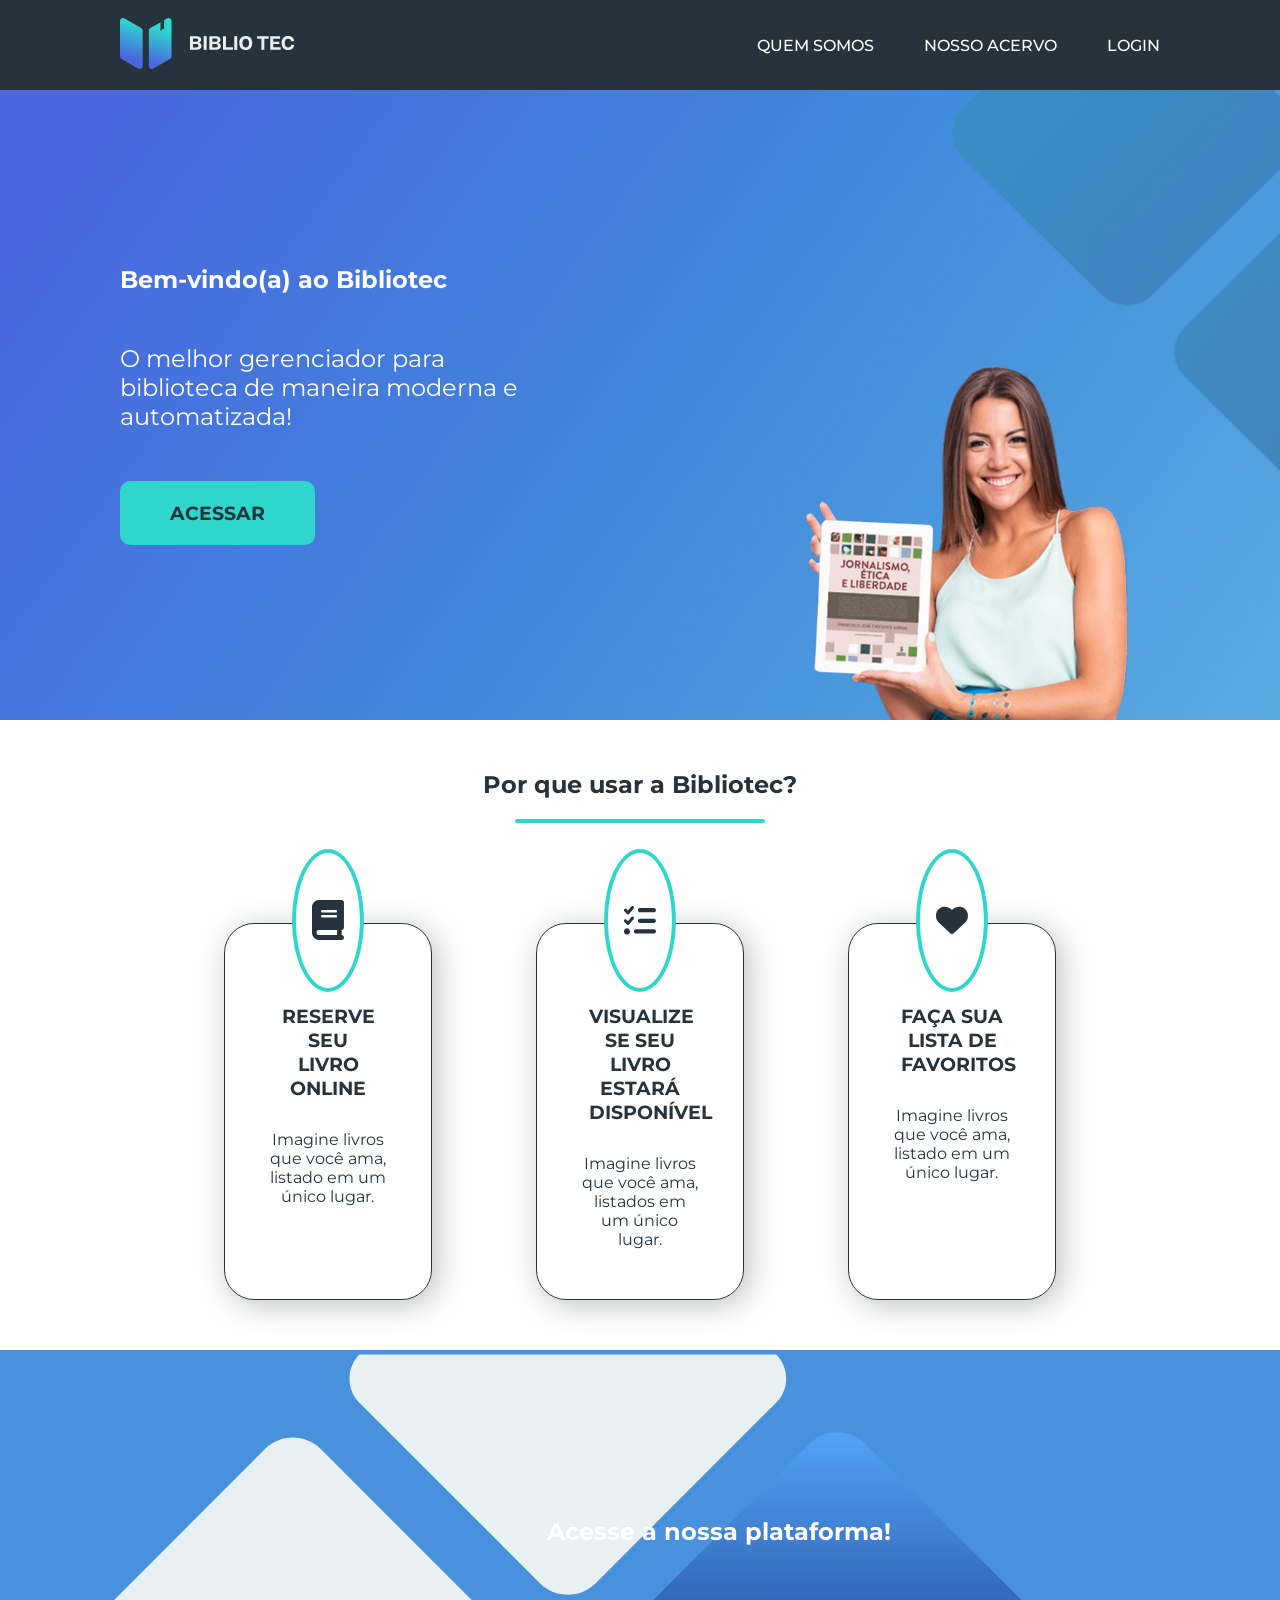
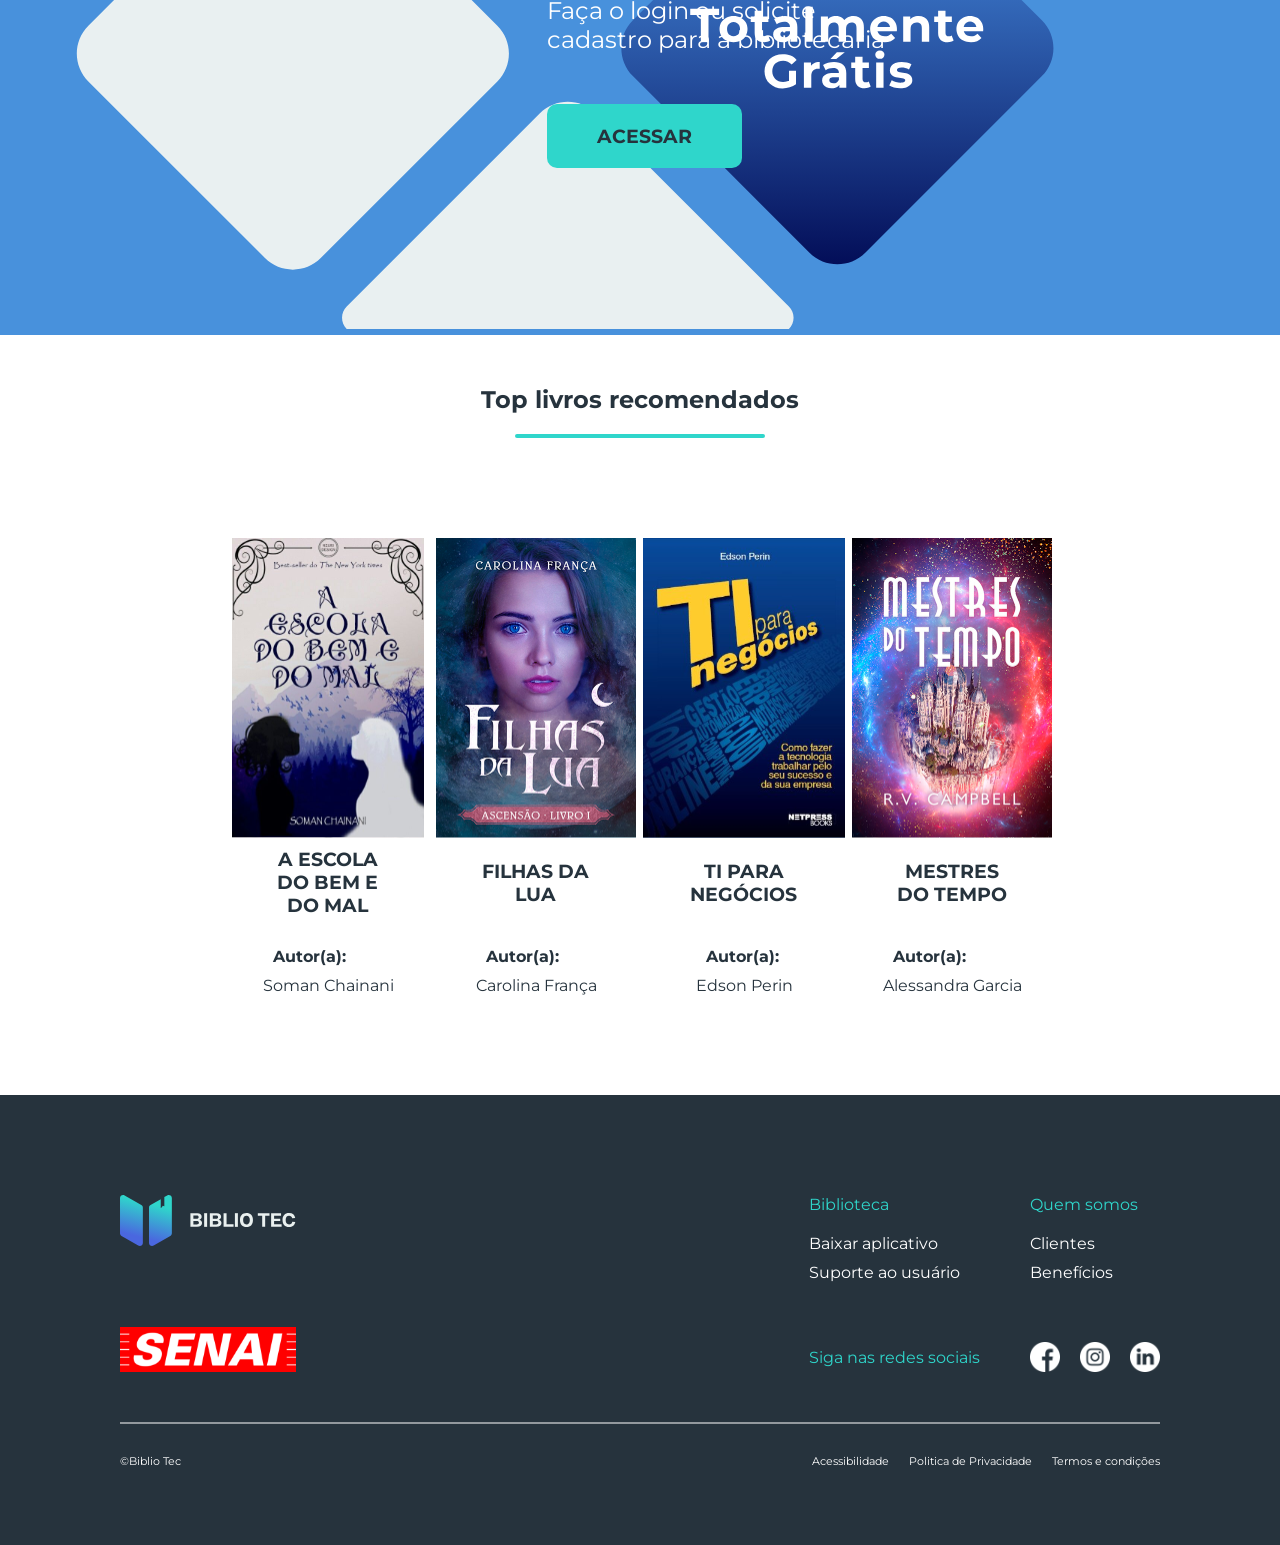
==== commit e2e158da: ":iphone: feat: Responsividade Home" ====
--- a/Home/index.html
+++ b/Home/index.html
@@ -146,7 +146,7 @@
                     <a href="#">Baixar aplicativo</a>
                     <a href="#">Suporte ao usuário</a>
                 </nav>
-                <nav class="nav-footer">
+                <nav class="nav-footer right">
                     <p>Quem somos</p>
                     <a href="#">Clientes</a>
                     <a href="#">Benefícios</a>
--- a/Home/home.css
+++ b/Home/home.css
@@ -306,7 +306,7 @@
 
 .grid-footer {
     display: grid;
-    gap: 100px;
+    gap: 50px;
 }
 
 .logos-footer {
@@ -317,9 +317,11 @@
 
 .redes-logos {
     display: flex;
+    justify-content: space-between;
+    grid-area: logos;
     gap: 20px;
-    grid-area: logos;
-}
+}
+
 
 .redes p {
     color: var(--cor-destaque);
@@ -349,6 +351,7 @@
 
 .main p {
     color: var(--cor-destaque);
+    align-content: center;
 }
 
 /* Resp */
@@ -444,6 +447,7 @@
 
     .card-livro img {
         max-width: 100%;
+        max-height: 100%;
     }
     
     .card-livro h3 {
@@ -459,6 +463,8 @@
     .card-livro h4 {
         font-size: 1em;
     }
+
+
 
 }
 
@@ -490,5 +496,114 @@
         z-index: 100;
         display: none;
     }
-}
-
+
+    .navegacao.ativo {
+        display: flex;
+    }
+
+    .banner-principal {
+        height: 50vh;
+        padding: 30px 0 10px 0;
+        position: relative;
+        background-position: right;
+    }
+
+    .banner-principal .texto-banner {
+        height: 100%;
+        width: 100%;
+        align-items: center;
+        justify-content: space-between;
+
+    }
+
+    .banner-principal .texto-banner h1 {
+        font-size: 2em;
+    }
+
+    .banner-principal .texto-banner p {
+        display: none;
+    }
+
+    .banner-principal img {
+        width: 50%;
+        position: absolute;
+        bottom: 0;    
+        left: 50%;
+        transform: translateX(-50%);
+        z-index: 1;
+    }
+
+    .banner-principal .botao {
+        padding: 20px 40px;
+        font-size: 1.2em;
+        z-index: 2;
+    }
+
+    .beneficios-lista {
+        grid-template-columns: repeat(3, 45%);
+    }
+
+    .beneficio-icone img {
+        width: 40%;
+    }
+
+    .banner-meio .texto-banner {
+        display: none;
+    }
+
+    /* Footer */
+
+
+    footer {
+        padding: 10% 10%;
+    }
+
+    .main {
+        flex-direction: column;
+        gap: 50px;
+    }
+    
+
+    .logos-footer {
+        flex-direction: row;
+        
+    }
+
+    .logos-footer img{
+        width: 40%;
+    }
+
+    .nav-footer p, .main p {
+        font-size: 1.4em;
+        font-weight: 500;
+    }
+
+    .nav-footer a {
+        font-size: 1.4em;
+    }
+
+    footer {
+        height: auto;
+    }
+
+    .grid-footer {
+        margin-bottom: 50px;
+    }
+
+    .ultimo {
+        font-size: 1.2em;
+    }
+
+    .ultimos {
+        flex-direction: column;
+        text-align: right;
+    }
+
+    .nav-footer.right {
+        margin-left: auto;
+    }
+
+    
+
+}
+
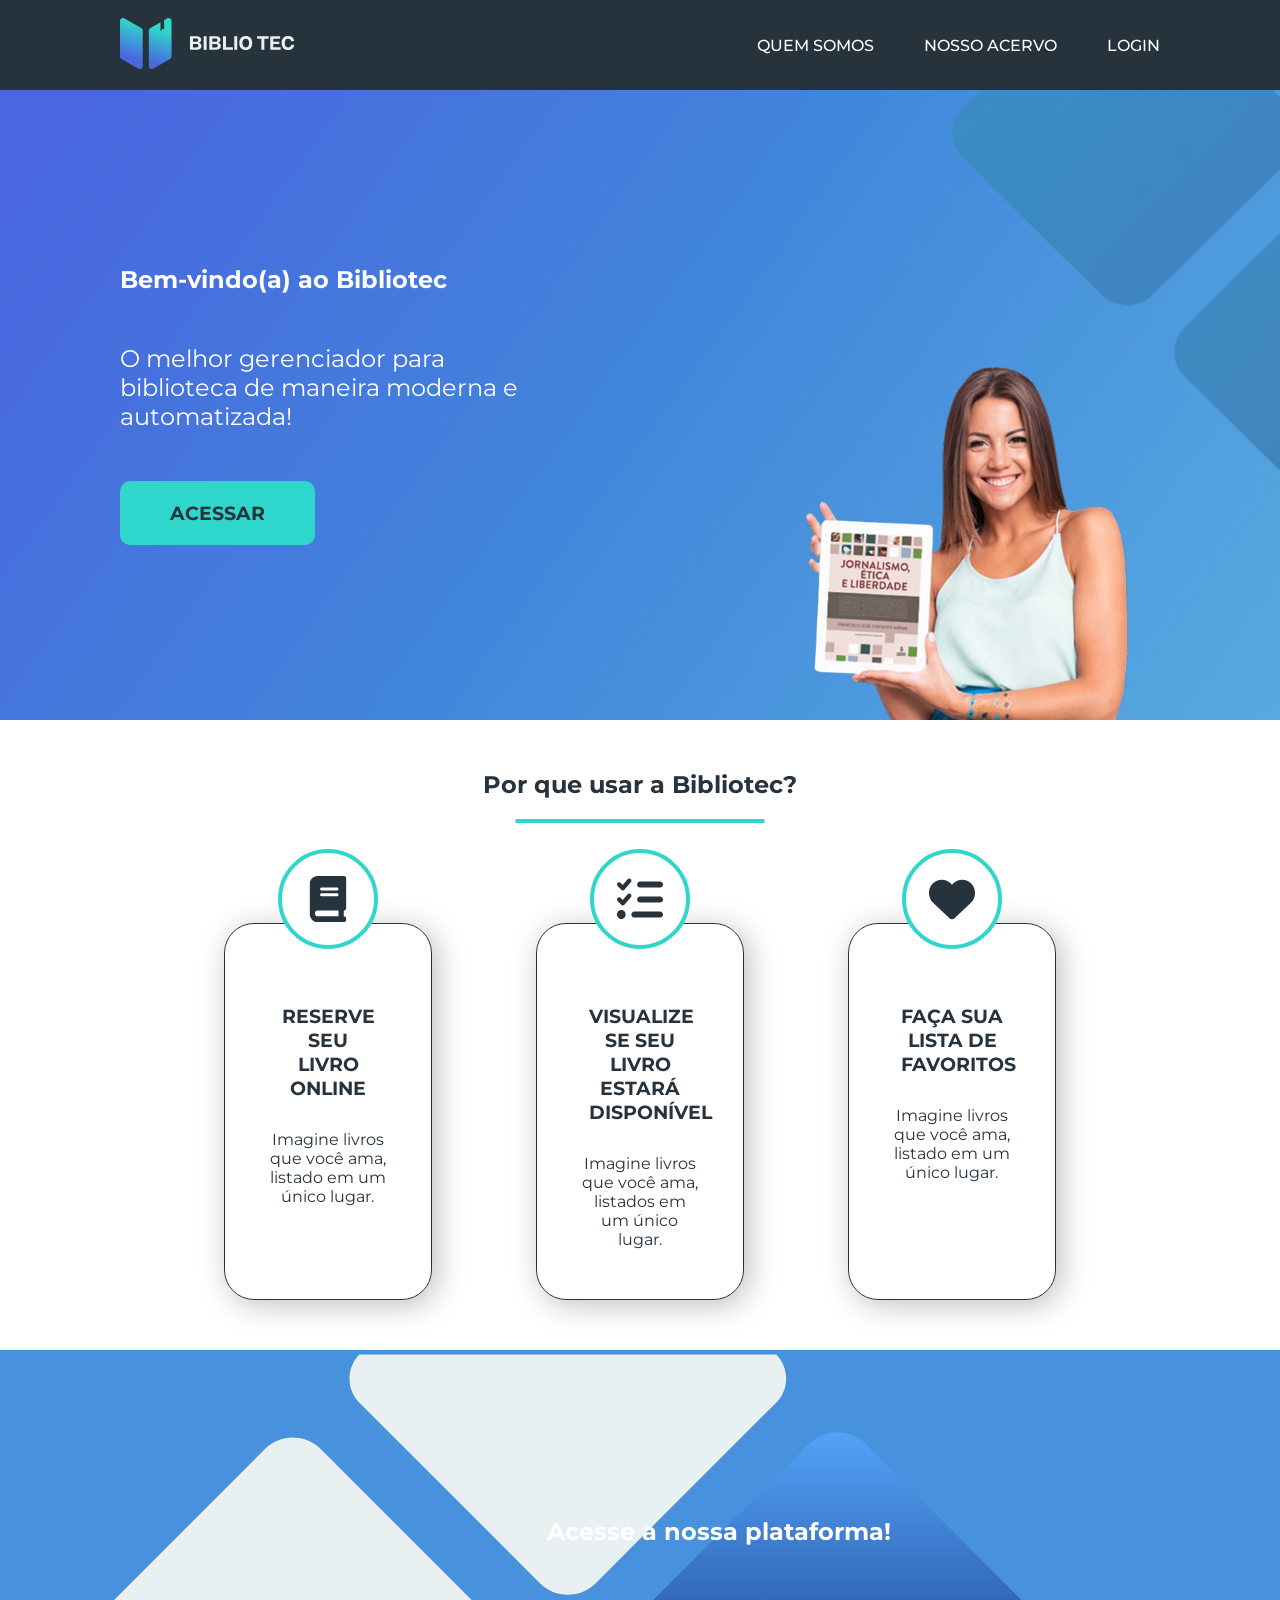
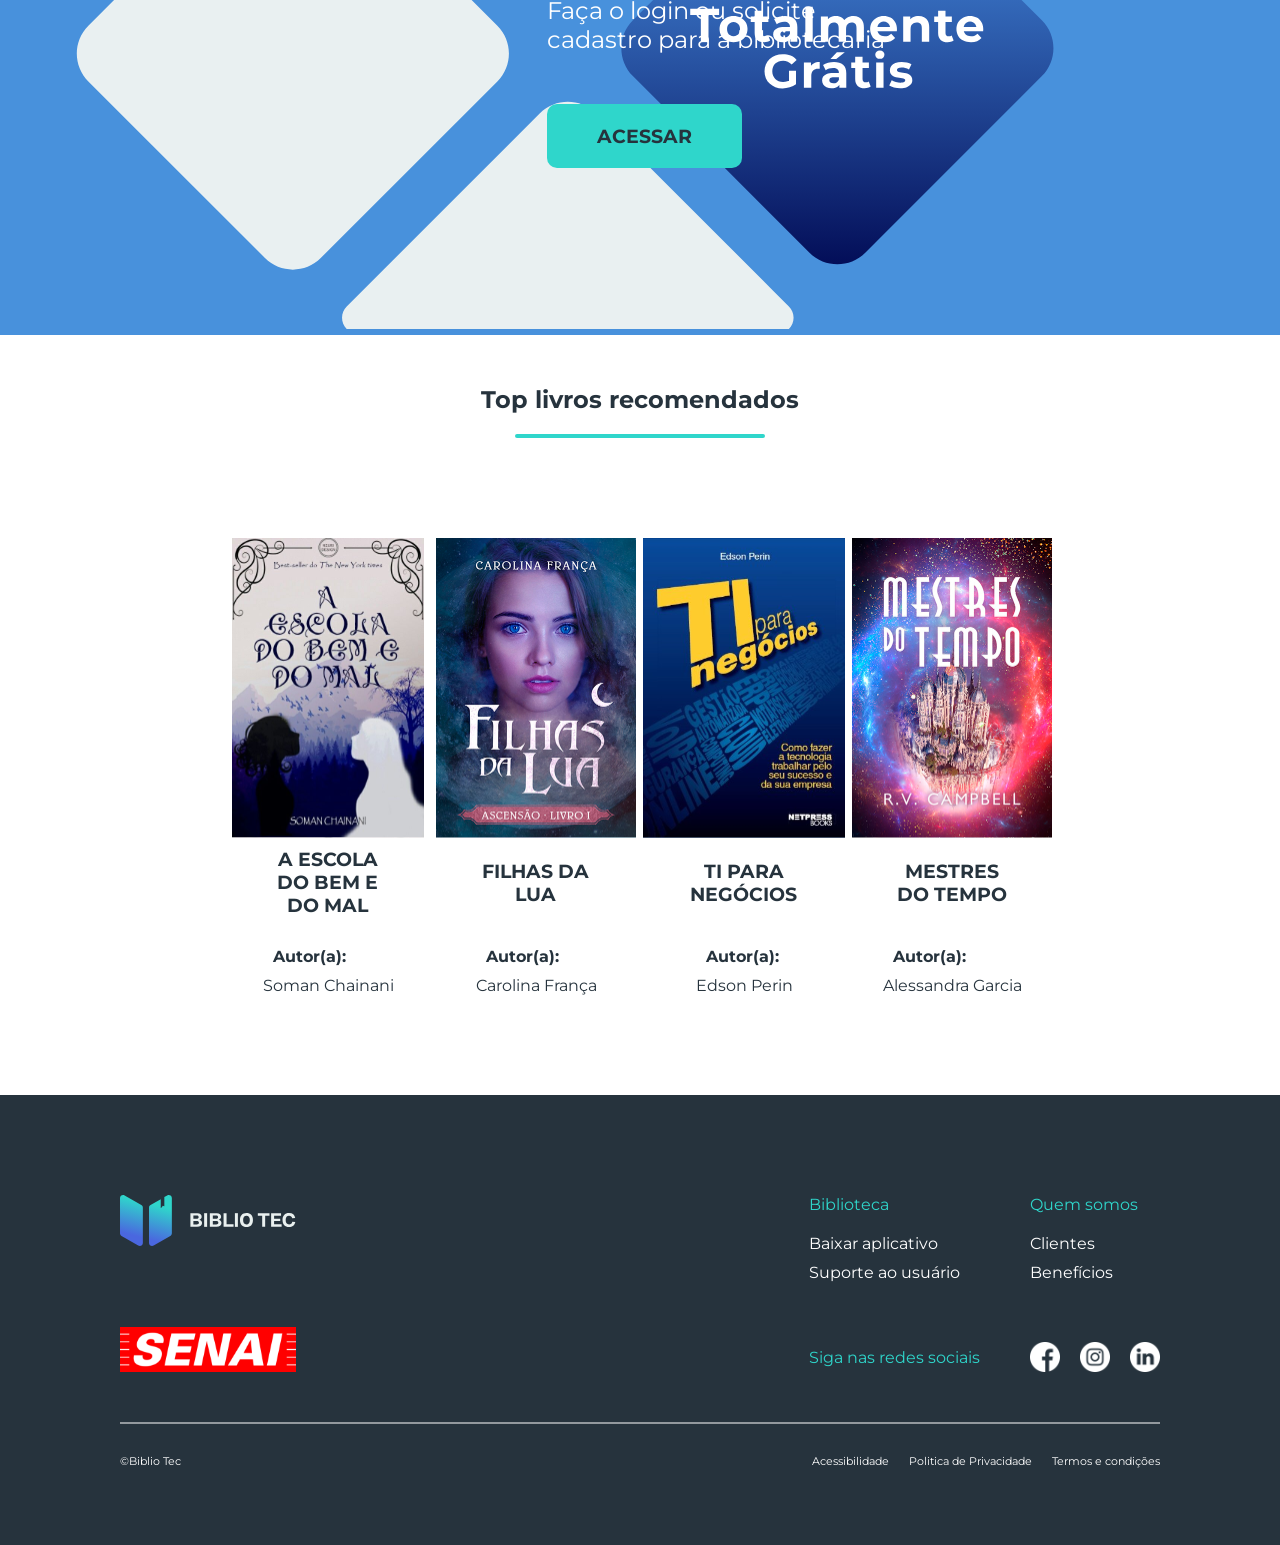
==== commit 3d7649a2: ":sparkles: feat: Responsividade da Página Home finalizada" ====
--- a/Home/index.html
+++ b/Home/index.html
@@ -27,7 +27,7 @@
 
         
         <!-- Resp -->
-        <button type="button" class="botao-menu">
+        <button type="button" class="botao-menu" id="menu">
             <i class="fa-solid fa-bars"></i>
         </button>
     </header>
@@ -171,6 +171,7 @@
             </nav>
         </div>
     </footer>
+    <script src="home.js"></script>
 </body>
 
 </html>
--- a/Home/home.css
+++ b/Home/home.css
@@ -201,15 +201,15 @@
 
 .beneficio-icone img {
     width: 50%;
+    aspect-ratio: 1;
 }
 
 .beneficio-icone {
-
     border: 4px solid var(--cor-destaque);
     background-color: white;
     border-radius: 50%;
-    width: 35%;
-    height: 38%;
+    width: 100px;
+    aspect-ratio: 1;
 
     position: absolute;
     top: -20%;
@@ -480,6 +480,7 @@
     }
 
     .navegacao {
+        left: 0;
         background-color: var(--azul-escuro);
         position: absolute;
 
@@ -607,3 +608,57 @@
 
 }
 
+@media (max-width: 500px) {
+
+    .banner-principal img {
+        width: 70%;
+    }
+
+    .beneficios-lista {
+        grid-template-columns: repeat(3, 65%);
+    }
+
+    .beneficio-icone {
+        width: 35%;
+    }
+
+    .banner-meio {
+        background-position: 40%;
+    }
+
+    footer {
+        width: 100%;
+    }
+
+    .main {
+        gap: 50px;
+    }
+
+    .logos-footer {
+        flex-direction: column;
+        display: flex;
+        gap: 20px;
+    }
+
+    .logos-footer img {
+        width: 100%;
+    }
+
+    .redes-logos img {
+        width: 25px;
+    }
+
+    .grid-footer {
+        display: flex;
+        flex-direction: column;
+        align-items: flex-start;
+        justify-content: flex-start;
+    }
+
+    .nav-footer.right {
+        margin-left: 0;
+        margin-right: auto;
+    }
+    
+}
+
